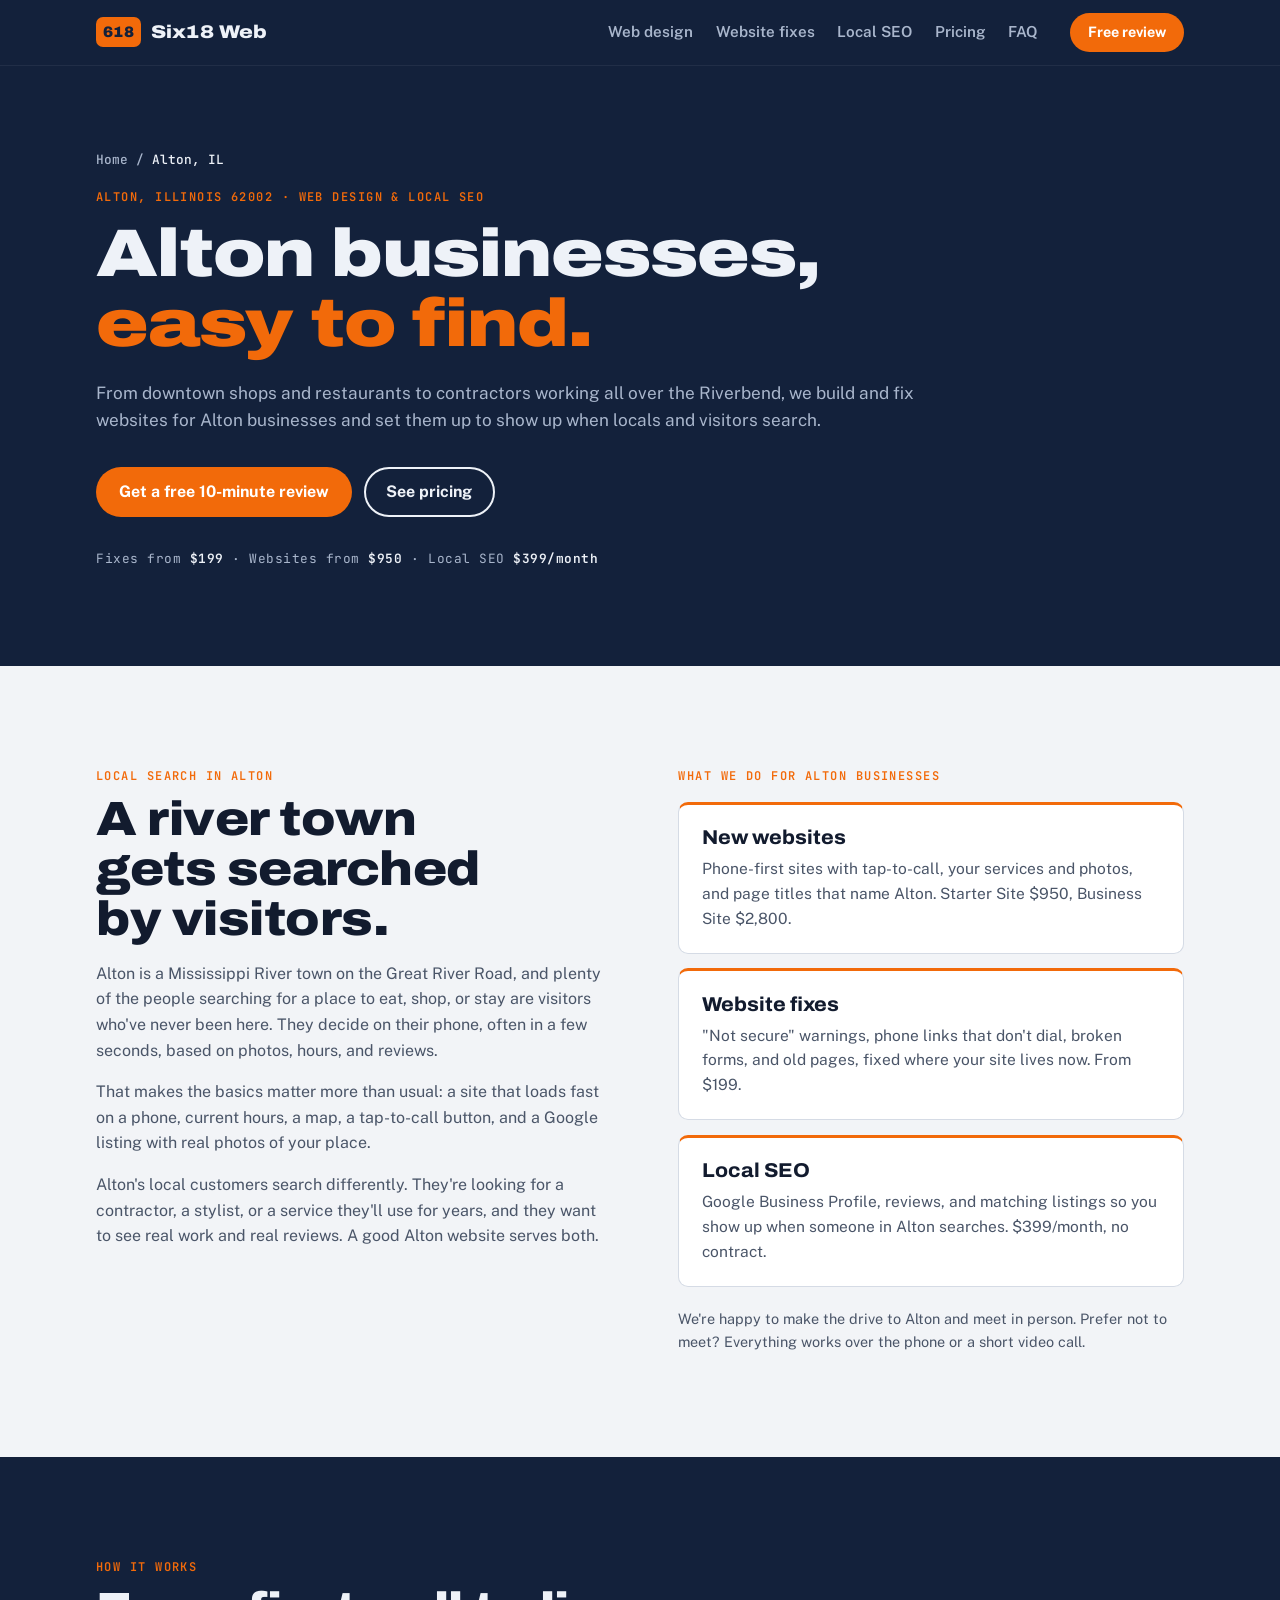
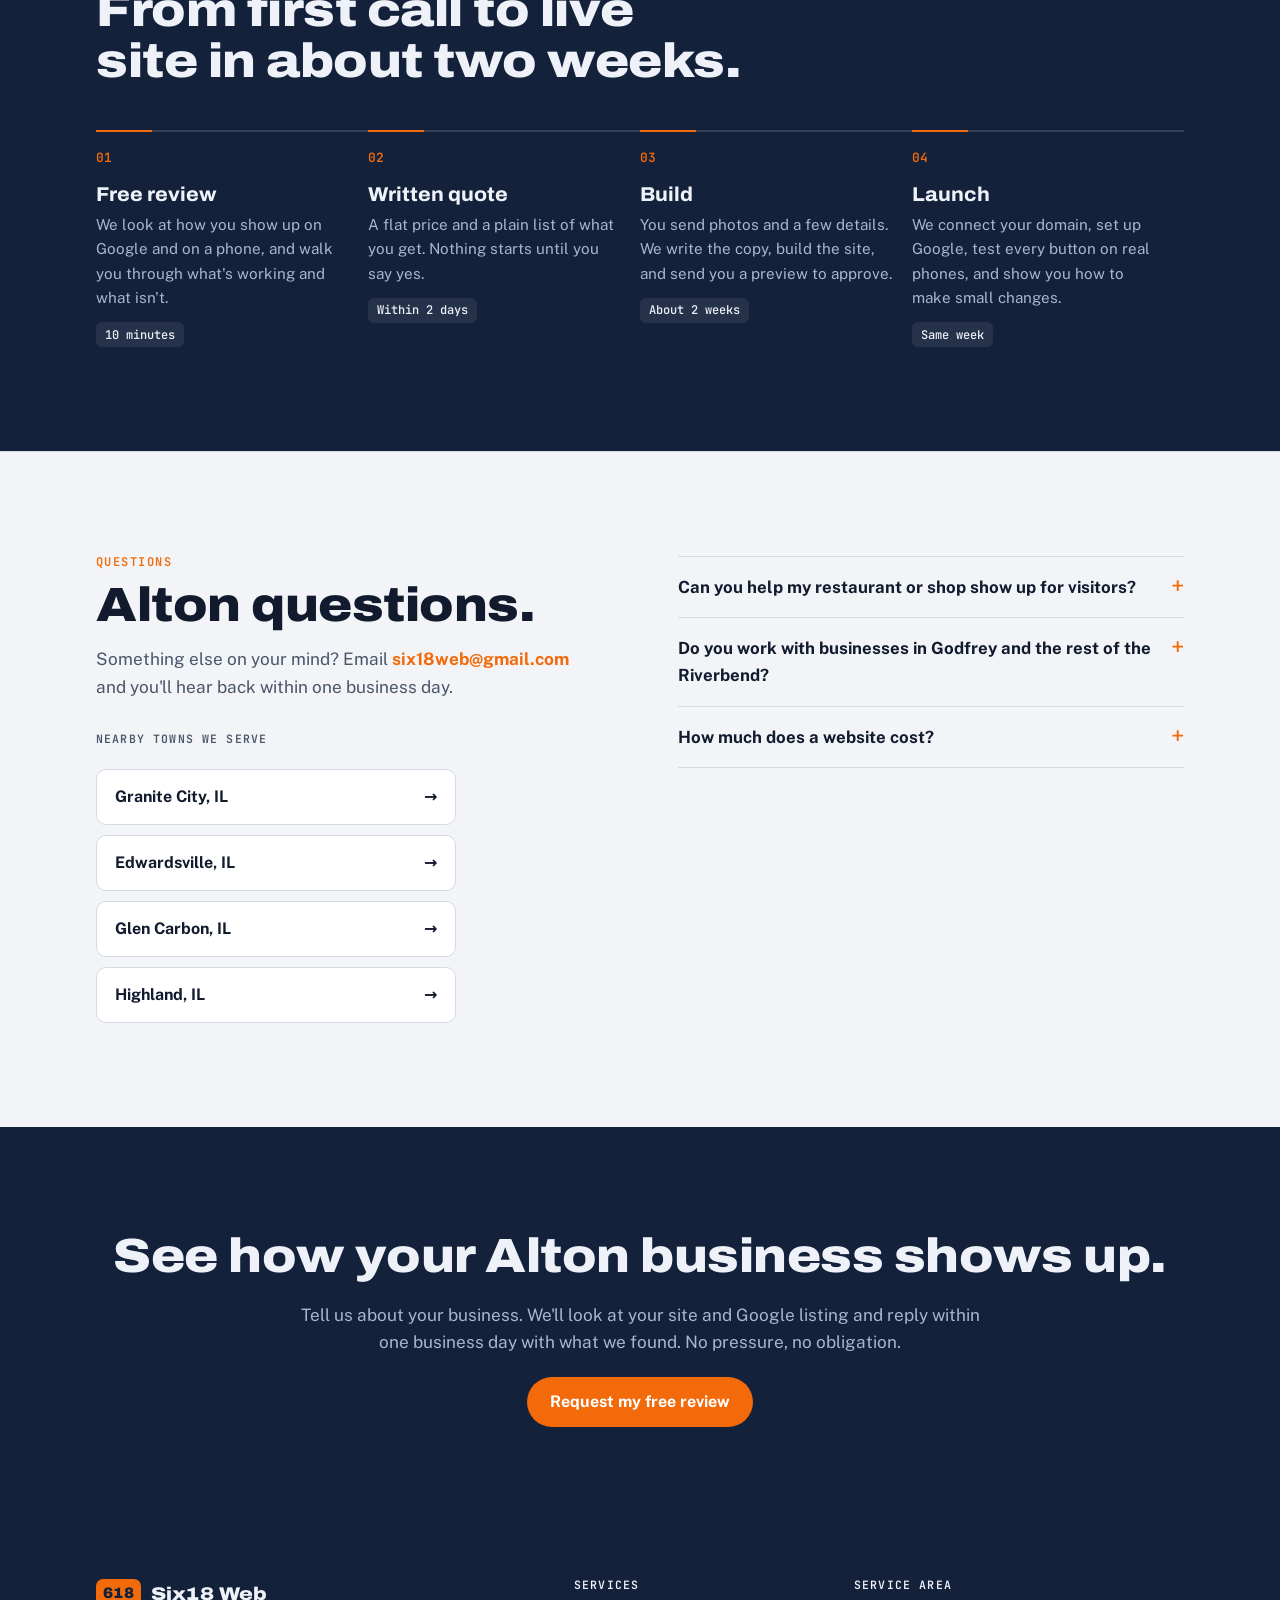
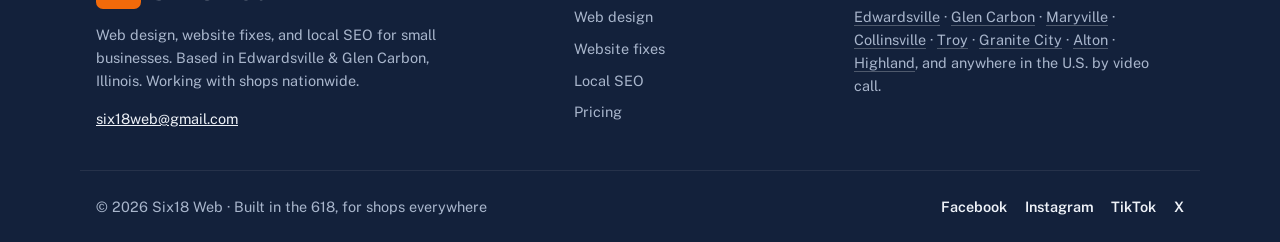
==== alton-il/index.html @ 2ef85d0c "Add town pages for Granite City, Alton, and Highland Every town listed on the site now has its own p" ====
<!doctype html>
<html lang="en">
<head>
<meta charset="utf-8">
<meta name="viewport" content="width=device-width, initial-scale=1, viewport-fit=cover">
<title>Alton, IL Web Design &amp; Local SEO | Six18 Web</title>
<meta name="description" content="Web design, website fixes, and local SEO for Alton, IL businesses, from downtown shops to river-town restaurants. Flat prices and a free site review.">
<link rel="canonical" href="https://six18web.com/alton-il/">
<meta name="robots" content="index, follow, max-image-preview:large">
<meta property="og:type" content="website">
<meta property="og:site_name" content="Six18 Web">
<meta property="og:locale" content="en_US">
<meta property="og:title" content="Alton, IL Web Design &amp; Local SEO | Six18 Web">
<meta property="og:description" content="Web design, website fixes, and local SEO for Alton, IL businesses, from downtown shops to river-town restaurants. Flat prices and a free site review.">
<meta property="og:url" content="https://six18web.com/alton-il/">
<meta property="og:image" content="https://six18web.com/og-image.png">
<meta property="og:image:width" content="1200">
<meta property="og:image:height" content="630">
<meta property="og:image:alt" content="Six18 Web: websites that make your phone ring">
<meta name="twitter:card" content="summary_large_image">
<meta name="twitter:site" content="@six18web">
<meta name="twitter:title" content="Alton, IL Web Design &amp; Local SEO | Six18 Web">
<meta name="twitter:description" content="Web design, website fixes, and local SEO for Alton, IL businesses, from downtown shops to river-town restaurants. Flat prices and a free site review.">
<meta name="twitter:image" content="https://six18web.com/og-image.png">
<meta name="theme-color" content="#13213B">
<meta name="format-detection" content="telephone=no">
<link rel="icon" type="image/png" href="/favicon.png">
<link rel="apple-touch-icon" href="/logo.png">
<script type="application/ld+json">{"@context":"https://schema.org","@graph":[{"@type":"ProfessionalService","@id":"https://six18web.com/#business","name":"Six18 Web","alternateName":"Six18 Web Co.","url":"https://six18web.com/","email":"six18web@gmail.com","logo":"https://six18web.com/logo.png","image":"https://six18web.com/og-image.png","description":"Web design, website fixes, and local SEO for small businesses. Based in Edwardsville and Glen Carbon, Illinois, serving small businesses nationwide.","slogan":"Websites that make your phone ring.","priceRange":"$199–$2,800","address":{"@type":"PostalAddress","addressLocality":"Edwardsville","addressRegion":"IL","postalCode":"62025","addressCountry":"US"},"areaServed":[{"@type":"City","name":"Edwardsville, IL"},{"@type":"City","name":"Glen Carbon, IL"},{"@type":"City","name":"Maryville, IL"},{"@type":"City","name":"Collinsville, IL"},{"@type":"City","name":"Troy, IL"},{"@type":"City","name":"Granite City, IL"},{"@type":"City","name":"Alton, IL"},{"@type":"City","name":"Highland, IL"},{"@type":"Country","name":"United States"}],"knowsAbout":["Web design","Website repair","Local SEO","Google Business Profile","Website accessibility (WCAG 2.1 AA)","Mobile-friendly websites"],"sameAs":["https://www.facebook.com/six18web","https://www.instagram.com/six18web","https://www.tiktok.com/@six18.web","https://x.com/six18web"],"hasOfferCatalog":{"@type":"OfferCatalog","name":"Six18 Web services","itemListElement":[{"@type":"Offer","name":"Site Fix-It","price":"199","priceCurrency":"USD","description":"Fixes for an existing website, starting at $199.","url":"https://six18web.com/website-repair/"},{"@type":"Offer","name":"Starter Site","price":"950","priceCurrency":"USD","description":"One-page, phone-first website with Google Business Profile setup.","url":"https://six18web.com/web-design/"},{"@type":"Offer","name":"Business Site","price":"2800","priceCurrency":"USD","description":"Up to 6 pages, quote or booking form, town pages, and local SEO setup.","url":"https://six18web.com/web-design/"},{"@type":"Offer","name":"Care Plan","price":"89","priceCurrency":"USD","description":"Hosting, updates, backups, and up to 1 hour of edits a month.","priceSpecification":{"@type":"UnitPriceSpecification","price":"89","priceCurrency":"USD","unitText":"MONTH"},"url":"https://six18web.com/#pricing"},{"@type":"Offer","name":"Local Search","price":"399","priceCurrency":"USD","description":"Monthly Google Business Profile, reviews, listings, and reporting.","priceSpecification":{"@type":"UnitPriceSpecification","price":"399","priceCurrency":"USD","unitText":"MONTH"},"url":"https://six18web.com/local-seo/"}]}},{"@type":"WebSite","@id":"https://six18web.com/#website","url":"https://six18web.com/","name":"Six18 Web","publisher":{"@id":"https://six18web.com/#business"}},{"@type":"WebPage","@id":"https://six18web.com/alton-il/","url":"https://six18web.com/alton-il/","name":"Alton, IL Web Design & Local SEO | Six18 Web","description":"Web design, website fixes, and local SEO for Alton, IL businesses, from downtown shops to river-town restaurants. Flat prices and a free site review.","isPartOf":{"@id":"https://six18web.com/#website"},"breadcrumb":{"@id":"https://six18web.com/alton-il/#breadcrumb"},"about":{"@id":"https://six18web.com/alton-il/#service"}},{"@type":"Service","@id":"https://six18web.com/alton-il/#service","name":"Web design and local SEO in Alton, IL","serviceType":"Web design, website repair, and local SEO","provider":{"@id":"https://six18web.com/#business"},"areaServed":{"@type":"City","name":"Alton, IL"},"description":"Web design, website fixes, and local SEO for Alton, IL businesses, from downtown shops to river-town restaurants. Flat prices and a free site review."},{"@type":"BreadcrumbList","@id":"https://six18web.com/alton-il/#breadcrumb","itemListElement":[{"@type":"ListItem","position":1,"name":"Home","item":"https://six18web.com/"},{"@type":"ListItem","position":2,"name":"Alton, IL","item":"https://six18web.com/alton-il/"}]},{"@type":"FAQPage","@id":"https://six18web.com/alton-il/#faq","mainEntity":[{"@type":"Question","name":"Can you help my restaurant or shop show up for visitors?","acceptedAnswer":{"@type":"Answer","text":"Yes. For visitor searches, your Google Business Profile does the heavy lifting: accurate hours, good photos, the right categories, and reviews. Your website backs it up with menus, details, and directions. See Local SEO."}},{"@type":"Question","name":"Do you work with businesses in Godfrey and the rest of the Riverbend?","acceptedAnswer":{"@type":"Answer","text":"Yes. We'll set up your site and Google listing to name every town you serve."}},{"@type":"Question","name":"How much does a website cost?","acceptedAnswer":{"@type":"Answer","text":"A Starter Site is $950 and a Business Site is $2,800, both flat prices with a written quote before any work starts."}}]}]}</script>
<link rel="preconnect" href="https://fonts.googleapis.com">
<link rel="preconnect" href="https://fonts.gstatic.com" crossorigin>
<link rel="stylesheet" href="https://fonts.googleapis.com/css2?family=Archivo:wdth,wght@62..125,400..900&family=Public+Sans:ital,wght@0,400;0,500;0,600;0,700;1,400&family=JetBrains+Mono:wght@400;600&display=swap">
<link rel="stylesheet" href="/styles.css">
</head>
<body>

<header class="site-head">
  <div class="wrap">
    <a class="logo" href="/" aria-label="Six18 Web home"><span class="logo-mark" aria-hidden="true">618</span><span data-bind="name">Six18 Web</span></a>
    <nav class="nav" aria-label="Main">
      <a href="/web-design/">Web design</a><a href="/website-repair/">Website fixes</a><a href="/local-seo/">Local SEO</a><a href="/#pricing">Pricing</a>
      <a href="/#faq">FAQ</a>
    </nav>
    <a class="btn btn-primary head-call" href="/#contact">Free review</a>
  </div>
</header>

<main id="top">
  <section class="hero sub-hero">
    <div class="wrap sub-hero-wrap">
      <nav class="crumbs" aria-label="Breadcrumb"><a href="/">Home</a><span aria-hidden="true">/</span><span aria-current="page">Alton, IL</span></nav>
      <p class="eyebrow">Alton, Illinois 62002 · Web design &amp; local SEO</p>
      <h1>Alton businesses, <em>easy to find.</em></h1>
      <p class="lede">From downtown shops and restaurants to contractors working all over the Riverbend, we build and fix websites for Alton businesses and set them up to show up when locals and visitors search.</p>
      <div class="hero-ctas">
        <a class="btn btn-primary" href="/#contact">Get a free 10-minute review</a>
        <a class="btn btn-ghost" href="/#pricing">See pricing</a>
      </div>
      <p class="towns">Fixes from <b>$199</b> · Websites from <b>$950</b> · Local SEO <b>$399/month</b></p>
    </div>
  </section>

  <section>
    <div class="wrap two">
      <div class="prose">
        <p class="eyebrow">Local search in Alton</p>
        <h2 style="margin-top:.75rem">A river town gets searched by visitors.</h2>
        <p>Alton is a Mississippi River town on the Great River Road, and plenty of the people searching for a place to eat, shop, or stay are visitors who've never been here. They decide on their phone, often in a few seconds, based on photos, hours, and reviews.</p><p>That makes the basics matter more than usual: a site that loads fast on a phone, current hours, a map, a tap-to-call button, and a Google listing with real photos of your place.</p><p>Alton's local customers search differently. They're looking for a contractor, a stylist, or a service they'll use for years, and they want to see real work and real reviews. A good Alton website serves both.</p>
      </div>
      <div>
        <p class="eyebrow">What we do for Alton businesses</p>
        <ul class="feature-grid one-col">
          <li><h3><a href="/web-design/">New websites</a></h3><p>Phone-first sites with tap-to-call, your services and photos, and page titles that name Alton. Starter Site $950, Business Site $2,800.</p></li>
          <li><h3><a href="/website-repair/">Website fixes</a></h3><p>"Not secure" warnings, phone links that don't dial, broken forms, and old pages, fixed where your site lives now. From $199.</p></li>
          <li><h3><a href="/local-seo/">Local SEO</a></h3><p>Google Business Profile, reviews, and matching listings so you show up when someone in Alton searches. $399/month, no contract.</p></li>
        </ul>
        <p class="price-note">We're happy to make the drive to Alton and meet in person. Prefer not to meet? Everything works over the phone or a short video call.</p>
      </div>
    </div>
  </section>

  <section class="process">
    <div class="wrap">
      <p class="eyebrow">How it works</p>
      <h2 style="margin-top:.75rem">From first call to live site in about two weeks.</h2>
      <div class="steps">
        <div class="step"><h3>Free review</h3><p>We look at how you show up on Google and on a phone, and walk you through what's working and what isn't.</p><span class="when">10 minutes</span></div>
        <div class="step"><h3>Written quote</h3><p>A flat price and a plain list of what you get. Nothing starts until you say yes.</p><span class="when">Within 2 days</span></div>
        <div class="step"><h3>Build</h3><p>You send photos and a few details. We write the copy, build the site, and send you a preview to approve.</p><span class="when">About 2 weeks</span></div>
        <div class="step"><h3>Launch</h3><p>We connect your domain, set up Google, test every button on real phones, and show you how to make small changes.</p><span class="when">Same week</span></div>
      </div>
    </div>
  </section>

  <section class="sub-faq" id="faq">
    <div class="wrap two">
      <div>
        <p class="eyebrow">Questions</p>
        <h2 style="margin-top:.75rem">Alton questions.</h2>
        <p class="lede" style="margin-top:1rem">Something else on your mind? Email <a href="mailto:six18web@gmail.com">six18web@gmail.com</a> and you'll hear back within one business day.</p>
        <div class="svc-links"><p class="foot-h" style="color:var(--muted)">Nearby towns we serve</p><a class="svc-link" href="/granite-city-il/"><span>Granite City, IL</span><span aria-hidden="true">→</span></a><a class="svc-link" href="/edwardsville-il/"><span>Edwardsville, IL</span><span aria-hidden="true">→</span></a><a class="svc-link" href="/glen-carbon-il/"><span>Glen Carbon, IL</span><span aria-hidden="true">→</span></a><a class="svc-link" href="/highland-il/"><span>Highland, IL</span><span aria-hidden="true">→</span></a></div>
      </div>
      <div><details><summary>Can you help my restaurant or shop show up for visitors?</summary><p>Yes. For visitor searches, your Google Business Profile does the heavy lifting: accurate hours, good photos, the right categories, and reviews. Your website backs it up with menus, details, and directions. See <a href="/local-seo/">Local SEO</a>.</p></details><details><summary>Do you work with businesses in Godfrey and the rest of the Riverbend?</summary><p>Yes. We'll set up your site and Google listing to name every town you serve.</p></details><details><summary>How much does a website cost?</summary><p>A Starter Site is $950 and a Business Site is $2,800, both flat prices with a written quote before any work starts.</p></details></div>
    </div>
  </section>
  <section class="cta-band">
    <div class="wrap">
      <h2>See how your Alton business shows up.</h2>
      <p class="lede">Tell us about your business. We'll look at your site and Google listing and reply within one business day with what we found. No pressure, no obligation.</p>
      <a class="btn btn-primary" href="/#contact">Request my free review</a>
    </div>
  </section>
</main>
<footer>
  <div class="wrap foot-grid">
    <div class="foot-brand">
      <a class="logo" href="/"><span class="logo-mark" aria-hidden="true">618</span><span>Six18 Web</span></a>
      <p>Web design, website fixes, and local SEO for small businesses. Based in Edwardsville &amp; Glen Carbon, Illinois. Working with shops nationwide.</p>
      <p><a href="mailto:six18web@gmail.com">six18web@gmail.com</a></p>
    </div>
    <nav aria-label="Services"><p class="foot-h">Services</p><ul><li><a href="/web-design/">Web design</a></li><li><a href="/website-repair/">Website fixes</a></li><li><a href="/local-seo/">Local SEO</a></li><li><a href="/#pricing">Pricing</a></li></ul></nav>
    <div><p class="foot-h">Service area</p><p class="foot-towns"><a href="/edwardsville-il/">Edwardsville</a> · <a href="/glen-carbon-il/">Glen Carbon</a> · <a href="/maryville-il/">Maryville</a> · <a href="/collinsville-il/">Collinsville</a> · <a href="/troy-il/">Troy</a> · <a href="/granite-city-il/">Granite City</a> · <a href="/alton-il/">Alton</a> · <a href="/highland-il/">Highland</a>, and anywhere in the U.S. by video call.</p></div>
  </div>
  <div class="wrap foot-bottom">
    <span>© <span id="yr">2026</span> Six18 Web · Built in the 618, for shops everywhere</span>
    <nav class="socials" aria-label="Social media"><a href="https://www.facebook.com/six18web" target="_blank" rel="noopener">Facebook</a><a href="https://www.instagram.com/six18web" target="_blank" rel="noopener">Instagram</a><a href="https://www.tiktok.com/@six18.web" target="_blank" rel="noopener">TikTok</a><a href="https://x.com/six18web" target="_blank" rel="noopener">X</a></nav>
  </div>
</footer>
<script>document.getElementById('yr').textContent = new Date().getFullYear();</script>
</body>
</html>
---- styles.css ----
/* Layout: hi-vis job-site signage. Navy bands, safety-orange accents, a working phone mockup as the hero proof. */
:root{
  --bg:#F2F4F7;
  --surface:#FFFFFF;
  --ink:#121B2E;
  --muted:#4A5568;
  --line:#D5DBE5;
  --band:#13213B;
  --band-ink:#EEF2F8;
  --band-muted:#A9B6CC;
  --accent:#F26A0A;
  --accent-ink:#FFFFFF;
  --accent-soft:#FFE6D3;
  --good:#1F8A4C;
  --bad:#C2352B;
  --display:"Archivo","Arial Narrow",Arial,sans-serif;
  --body:"Public Sans",system-ui,-apple-system,"Segoe UI",Arial,sans-serif;
  --mono:"JetBrains Mono",ui-monospace,Menlo,Consolas,monospace;
  --radius:10px;
}
@media (prefers-color-scheme: dark){:root:not([data-theme="light"]){
  --bg:#0C1322;--surface:#141E33;--ink:#E8EDF5;--muted:#A3AFC4;--line:#26334D;
  --band:#08101F;--band-ink:#EEF2F8;--band-muted:#9AA8C0;
  --accent:#FF7B24;--accent-ink:#1A0E04;--accent-soft:#3A2110;--good:#41C27A;--bad:#F06A5F;color-scheme:dark}}
:root[data-theme="dark"]{
  --bg:#0C1322;--surface:#141E33;--ink:#E8EDF5;--muted:#A3AFC4;--line:#26334D;
  --band:#08101F;--band-ink:#EEF2F8;--band-muted:#9AA8C0;
  --accent:#FF7B24;--accent-ink:#1A0E04;--accent-soft:#3A2110;--good:#41C27A;--bad:#F06A5F;color-scheme:dark}

*{box-sizing:border-box}
body{margin:0}
img{max-width:100%}
[hidden]{display:none!important}
html{scroll-behavior:smooth}
@media (prefers-reduced-motion:reduce){html{scroll-behavior:auto}*{transition:none!important;animation:none!important}}
body{background:var(--bg);color:var(--ink);font:400 1rem/1.6 var(--body);-webkit-font-smoothing:antialiased}
body::before{content:"";position:fixed;inset:0 0 auto;height:env(safe-area-inset-top,0px);z-index:10;background:var(--band)}
.wrap{max-width:1120px;margin:0 auto;padding-left:max(16px,env(safe-area-inset-left,0px));padding-right:max(16px,env(safe-area-inset-right,0px))}
h1,h2,h3{font-family:var(--display);line-height:1.05;margin:0;text-wrap:balance}
h2{font-size:clamp(1.9rem,4.4vw,3rem);font-weight:850;font-stretch:112%;letter-spacing:-.01em}
h3{font-size:1.25rem;font-weight:750;font-stretch:105%}
p{margin:0}
a{color:inherit}
:focus-visible{outline:3px solid var(--accent);outline-offset:3px;border-radius:4px}
.eyebrow{font:600 .75rem/1 var(--mono);letter-spacing:.12em;text-transform:uppercase;color:var(--accent)}
.lede{color:var(--muted);font-size:1.075rem;max-width:62ch}
.btn{display:inline-flex;align-items:center;gap:.5rem;font:700 1rem/1 var(--body);padding:.95rem 1.3rem;border-radius:999px;border:2px solid transparent;text-decoration:none;cursor:pointer;transition:transform .15s ease,background .15s ease}
.btn:hover{transform:translateY(-1px)}
.btn-primary{background:var(--accent);color:var(--accent-ink)}
.btn-ghost{border-color:currentColor;background:transparent;color:inherit}
section{padding-block:clamp(56px,9vw,104px)}

/* header */
.site-head{position:sticky;top:env(safe-area-inset-top,0px);z-index:20;background:var(--band);color:var(--band-ink);border-bottom:1px solid rgba(255,255,255,.06)}
.site-head .wrap{display:flex;align-items:center;gap:1rem;padding-block:.8rem}
.logo{display:flex;align-items:center;gap:.6rem;text-decoration:none;font:850 1.15rem/1 var(--display);font-stretch:118%;letter-spacing:.01em}
.logo-mark{height:30px;padding:0 .45rem;border-radius:7px;background:var(--accent);display:grid;place-items:center;color:var(--band);font:900 .95rem/1 var(--display);font-stretch:100%;letter-spacing:.02em}
.nav{display:flex;gap:1.4rem;margin-left:auto;font-weight:600;font-size:.95rem}
.nav a{text-decoration:none;color:var(--band-muted)}
.nav a:hover{color:var(--band-ink)}
.head-call{margin-left:1rem;padding:.65rem 1rem;font-size:.9rem}
@media (max-width:760px){.nav{display:none}.head-call{margin-left:auto}}

/* hero */
.hero{background:var(--band);color:var(--band-ink);padding-block:clamp(40px,7vw,88px) clamp(48px,8vw,96px);overflow:hidden}
.hero .wrap{display:grid;grid-template-columns:minmax(0,1.15fr) minmax(0,.85fr);gap:clamp(32px,5vw,64px);align-items:center}
@media (max-width:880px){.hero .wrap{grid-template-columns:1fr}}
.hero h1{font-size:clamp(2.3rem,5.2vw,3.9rem);font-weight:900;font-stretch:120%;letter-spacing:-.015em;margin-top:1rem}
.hero h1 em{font-style:normal;color:var(--accent)}
.hero .lede{color:var(--band-muted);margin-top:1.25rem}
.hero-ctas{display:flex;flex-wrap:wrap;gap:.75rem;margin-top:2rem}
.towns{margin-top:2rem;font:400 .8rem/1.6 var(--mono);color:var(--band-muted);letter-spacing:.04em}
.towns b{color:var(--band-ink);font-weight:600}

/* phone mockup */
.phone-col{display:flex;flex-direction:column;align-items:center;gap:1rem;min-width:0}
.toggle{display:inline-flex;background:rgba(255,255,255,.08);border-radius:999px;padding:4px}
.toggle button{font:700 .85rem/1 var(--body);color:var(--band-muted);background:transparent;border:0;padding:.6rem 1.1rem;border-radius:999px;cursor:pointer}
.toggle button[aria-pressed="true"]{background:var(--band-ink);color:var(--band)}
.phone{width:min(300px,100%);aspect-ratio:9/18.5;max-width:100%;border-radius:38px;background:#05080F;padding:12px;box-shadow:0 30px 60px rgba(0,0,0,.45),inset 0 0 0 2px #2A3550}
.screen{height:100%;border-radius:28px;overflow:hidden;background:#fff;color:#1b1b1b;display:flex;flex-direction:column;font-family:var(--body)}
.urlbar{display:flex;align-items:center;gap:6px;margin:10px 10px 0;padding:8px 10px;border-radius:12px;background:#EEF0F3;font:500 11px/1 var(--mono);color:#333}
.urlbar .warn{color:#B3261E;font-weight:600}
.urlbar .lock{color:#1F7A44}
.page{flex:1;overflow:hidden;padding:12px;display:flex;flex-direction:column;gap:8px}
/* before state */
.old .banner{background:#3B5998;color:#fff;font:700 15px/1.2 "Times New Roman",serif;padding:10px;text-align:center}
.old .navrow{display:flex;gap:6px;font:400 9px/1 "Times New Roman",serif;color:#00E;text-decoration:underline;justify-content:center}
.old .tiny{font:400 9px/1.35 "Times New Roman",serif;color:#333}
.old .imgph{height:70px;background:repeating-linear-gradient(45deg,#ddd 0 6px,#eee 6px 12px);display:grid;place-items:center;font:400 8px/1 Arial;color:#888}
.old .count{font:700 10px/1.3 Arial;color:#666;text-align:center}
.old .foot{margin-top:auto;font:400 8px/1 Arial;color:#999;text-align:center}
/* after state */
.new .brand{font:850 18px/1.05 var(--display);font-stretch:110%;color:#13213B}
.new .tag{font-size:11.5px;color:#4A5568}
.new .hero-img{height:96px;border-radius:12px;background:linear-gradient(135deg,#13213B,#2C4373);display:flex;align-items:flex-end;padding:10px;color:#fff;font:700 12px/1.2 var(--body)}
.new .call{display:flex;align-items:center;justify-content:center;gap:6px;background:#F26A0A;color:#fff;font:700 13px/1 var(--body);padding:12px;border-radius:999px}
.new .quote{display:flex;align-items:center;justify-content:center;border:1.5px solid #13213B;color:#13213B;font:700 12px/1 var(--body);padding:10px;border-radius:999px}
.new .chips{display:flex;flex-wrap:wrap;gap:5px}
.new .chips span{font:600 9.5px/1 var(--body);background:#EEF2F8;color:#13213B;padding:5px 7px;border-radius:999px}
.new .stars{font:600 11px/1.3 var(--body);color:#13213B}
.issues{width:min(300px,100%);display:flex;flex-direction:column;gap:.35rem;font:500 .8rem/1.35 var(--mono);color:var(--band-muted);min-height:5.6em}
.issues li{list-style:none;display:flex;gap:.5rem}
.issues{padding:0;margin:0}
.issues .x{color:#FF8A80}.issues .ok{color:#6EE7A0}

/* problems */
.problems-head{display:grid;gap:1rem;max-width:760px}
.problems{display:grid;grid-template-columns:repeat(3,minmax(0,1fr));gap:1.25rem;margin-top:2.5rem}
@media (max-width:860px){.problems{grid-template-columns:1fr}}
.problem{background:var(--surface);border:1px solid var(--line);border-radius:var(--radius);padding:1.5rem;display:flex;flex-direction:column;gap:.75rem;min-width:0}
.problem .sym{font:600 .78rem/1 var(--mono);color:var(--bad);letter-spacing:.04em}
.problem p{color:var(--muted)}
.problem .fix{margin-top:auto;padding-top:.75rem;border-top:1px dashed var(--line);font-weight:600;color:var(--ink)}
.problem .fix::before{content:"What we do: ";color:var(--accent)}

/* checkup */
.checkup{background:var(--surface);border-block:1px solid var(--line)}
.checkup .wrap{display:grid;grid-template-columns:minmax(0,.9fr) minmax(0,1.1fr);gap:clamp(28px,5vw,64px);align-items:start}
@media (max-width:860px){.checkup .wrap{grid-template-columns:1fr}}
.checks{display:flex;flex-direction:column;gap:.6rem;margin:0;padding:0}
.check{list-style:none}
.check label{display:grid;grid-template-columns:28px minmax(0,1fr);gap:.85rem;align-items:start;padding:1rem 1.1rem;border:1.5px solid var(--line);border-radius:var(--radius);cursor:pointer;background:var(--bg);transition:border-color .15s}
.check input{appearance:none;width:24px;height:24px;border:2px solid var(--muted);border-radius:6px;margin:2px 0 0;display:grid;place-items:center;cursor:pointer;background:var(--surface)}
.check input:checked{background:var(--good);border-color:var(--good)}
.check input:checked::after{content:"";width:7px;height:12px;border:solid #fff;border-width:0 3px 3px 0;transform:translateY(-1px) rotate(45deg)}
.check input:checked + span{color:var(--ink)}
.check label:has(input:checked){border-color:var(--good)}
.check strong{display:block;font-weight:700}
.check small{display:block;color:var(--muted);font-size:.9rem;margin-top:.15rem}
.score{margin-top:1.25rem;padding:1.25rem 1.4rem;border-radius:var(--radius);background:var(--band);color:var(--band-ink);display:flex;flex-wrap:wrap;gap:1rem;align-items:center;justify-content:space-between}
.score-num{font:900 2.4rem/1 var(--display);font-stretch:115%;font-variant-numeric:tabular-nums}
.score-num span{color:var(--band-muted);font-size:1.2rem}
.score-msg{flex:1 1 220px;min-width:0;color:var(--band-muted)}
.score-msg b{color:var(--band-ink)}

/* pricing */
.group-label{margin-top:2.5rem;font:600 .78rem/1 var(--mono);letter-spacing:.1em;text-transform:uppercase;color:var(--muted)}
.pricing-grid{display:grid;grid-template-columns:repeat(3,minmax(0,1fr));gap:1rem;margin-top:1.1rem}
.pricing-grid.monthly{grid-template-columns:repeat(2,minmax(0,1fr));max-width:760px}
@media (max-width:860px){.pricing-grid,.pricing-grid.monthly{grid-template-columns:1fr}}
.plan{background:var(--surface);border:1px solid var(--line);border-radius:var(--radius);padding:1.5rem;display:flex;flex-direction:column;gap:.9rem;min-width:0}
.plan.feature{border:2px solid var(--accent);position:relative}
.plan .badge{position:absolute;top:-12px;left:1.25rem;background:var(--accent);color:var(--accent-ink);font:700 .7rem/1 var(--mono);letter-spacing:.08em;text-transform:uppercase;padding:.4rem .6rem;border-radius:999px}
.price{font:900 2.2rem/1 var(--display);font-stretch:112%;font-variant-numeric:tabular-nums}
.price small{font:500 .85rem/1 var(--body);color:var(--muted);font-stretch:100%}
.plan .for{color:var(--muted);font-size:.95rem}
.plan ul{margin:0;padding:0;display:flex;flex-direction:column;gap:.45rem;font-size:.95rem}
.plan li{list-style:none;display:grid;grid-template-columns:18px minmax(0,1fr);gap:.5rem}
.plan li::before{content:"";width:8px;height:8px;margin-top:.55em;border-radius:2px;background:var(--accent)}
.price-note{margin-top:1.25rem;color:var(--muted);font-size:.9rem}

/* process */
.process{background:var(--band);color:var(--band-ink)}
.process .lede{color:var(--band-muted)}
.steps{display:grid;grid-template-columns:repeat(4,minmax(0,1fr));gap:0;margin-top:2.75rem;counter-reset:step}
@media (max-width:900px){.steps{grid-template-columns:repeat(2,minmax(0,1fr));row-gap:2rem}}
@media (max-width:520px){.steps{grid-template-columns:1fr}}
.step{padding:0 1.25rem 0 0;border-top:2px solid rgba(255,255,255,.14);padding-top:1.25rem;min-width:0;position:relative}
.step::before{counter-increment:step;content:counter(step,decimal-leading-zero);position:absolute;top:-1px;left:0;width:56px;border-top:2px solid var(--accent);font:600 .8rem/1 var(--mono);color:var(--accent);padding-top:1.25rem;margin-top:-1px}
.step h3{margin-top:2rem}
.step p{color:var(--band-muted);margin-top:.5rem;font-size:.95rem}
.step .when{display:inline-block;margin-top:.75rem;font:500 .75rem/1 var(--mono);color:var(--band-ink);background:rgba(255,255,255,.08);padding:.4rem .55rem;border-radius:6px}

/* local + faq */
.two{display:grid;grid-template-columns:minmax(0,1fr) minmax(0,1fr);gap:clamp(32px,6vw,80px)}
@media (max-width:860px){.two{grid-template-columns:1fr}}
.local p + p{margin-top:1rem}
.local p{color:var(--muted);max-width:60ch}
.area{display:flex;flex-wrap:wrap;gap:.5rem;margin-top:1.5rem}
.area span{font:500 .82rem/1 var(--mono);border:1px solid var(--line);background:var(--surface);padding:.5rem .7rem;border-radius:6px}
.area span.home{border-color:var(--accent);color:var(--accent)}
details{border-bottom:1px solid var(--line);padding-block:1.05rem}
details:first-of-type{border-top:1px solid var(--line)}
summary{cursor:pointer;font-weight:700;font-size:1.05rem;list-style:none;display:flex;justify-content:space-between;gap:1rem}
summary::-webkit-details-marker{display:none}
summary::after{content:"+";font:400 1.4rem/1 var(--mono);color:var(--accent)}
details[open] summary::after{content:"–"}
details p{color:var(--muted);margin-top:.6rem;max-width:62ch}

/* contact */
.contact{background:var(--surface);border-top:1px solid var(--line)}
.contact .wrap{display:grid;grid-template-columns:minmax(0,.85fr) minmax(0,1.15fr);gap:clamp(32px,5vw,64px)}
@media (max-width:860px){.contact .wrap{grid-template-columns:1fr}}
.direct{display:flex;flex-direction:column;gap:1rem;margin-top:2rem}
.direct-row{display:flex;flex-wrap:wrap;align-items:center;gap:.6rem}
.direct-row .lbl{font:600 .72rem/1 var(--mono);letter-spacing:.1em;text-transform:uppercase;color:var(--muted);width:100%}
.direct-row .val{font:700 1.3rem/1.2 var(--display);font-stretch:108%;user-select:all;word-break:break-word}
.copy{font:600 .78rem/1 var(--body);border:1px solid var(--line);background:var(--bg);color:var(--ink);padding:.45rem .7rem;border-radius:999px;cursor:pointer}
form{display:grid;grid-template-columns:repeat(2,minmax(0,1fr));gap:1rem}
@media (max-width:560px){form{grid-template-columns:1fr}}
.field{display:flex;flex-direction:column;gap:.35rem;min-width:0}
.field.full{grid-column:1/-1}
.field label{font-weight:600;font-size:.9rem}
.field label span{color:var(--muted);font-weight:400}
input[type=text],input[type=email],input[type=tel],input[type=url],select,textarea{font:400 1rem/1.4 var(--body);color:var(--ink);background:var(--bg);border:1.5px solid var(--line);border-radius:8px;padding:.75rem .85rem;width:100%}
input:focus,select:focus,textarea:focus{outline:none;border-color:var(--accent)}
textarea{min-height:110px;resize:vertical}
.err{color:var(--bad);font-size:.85rem;grid-column:1/-1}
.sent{grid-column:1/-1;background:var(--accent-soft);border-radius:var(--radius);padding:1.25rem;display:flex;flex-direction:column;gap:.75rem}
.sent textarea{background:var(--surface);min-height:150px;font-family:var(--mono);font-size:.85rem}
.sent .row{display:flex;flex-wrap:wrap;gap:.6rem}
footer{background:var(--band);color:var(--band-muted);padding-block:2rem;font-size:.9rem}
footer .wrap{display:flex;flex-wrap:wrap;gap:1rem;justify-content:space-between;align-items:center}
.socials{display:flex;flex-wrap:wrap;gap:1.1rem}
.socials a{color:var(--band-ink);text-decoration:none;font-weight:600}
.socials a:hover{color:var(--accent)}
.direct-socials{display:flex;flex-wrap:wrap;gap:.5rem}
.direct-socials a{font:600 .85rem/1 var(--body);text-decoration:none;border:1px solid var(--line);background:var(--bg);padding:.55rem .8rem;border-radius:999px}
.direct-socials a:hover{border-color:var(--accent);color:var(--accent)}

/* ---- shared additions: links, footer, service pages ---- */
.nav a[aria-current="page"]{color:var(--band-ink)}
.plan h3 a{text-decoration:none}
.plan h3 a:hover{color:var(--accent)}
.problem .fix a,.prose a,.price-note a,.lede a{color:var(--accent);font-weight:700;text-decoration:none}
.problem .fix a:hover,.prose a:hover,.price-note a:hover,.lede a:hover{text-decoration:underline}
.problem .fix a{white-space:nowrap}

footer{padding-block:3rem 1.5rem}
.foot-grid{display:grid!important;grid-template-columns:minmax(0,1.4fr) minmax(0,.8fr) minmax(0,1fr);gap:2rem;align-items:start!important}
@media (max-width:760px){.foot-grid{grid-template-columns:1fr}}
.foot-brand p{margin-top:.9rem;max-width:42ch}
.foot-brand a:not(.logo){color:var(--band-ink)}
footer .logo{color:var(--band-ink)}
.foot-h{font:600 .72rem/1 var(--mono);letter-spacing:.1em;text-transform:uppercase;color:var(--band-ink);margin-bottom:.9rem}
footer ul{list-style:none;margin:0;padding:0;display:flex;flex-direction:column;gap:.55rem}
footer ul a{color:var(--band-muted);text-decoration:none}
footer ul a:hover{color:var(--accent)}
.foot-towns{max-width:36ch}
.foot-bottom{margin-top:2.5rem;padding-top:1.5rem;border-top:1px solid rgba(255,255,255,.08)}

.sub-hero .sub-hero-wrap{display:block}
.sub-hero-wrap > *{max-width:880px}
.checkup .wrap.block{display:block}
.sub-hero h1{font-size:clamp(2.3rem,6vw,4.2rem)}
.crumbs{display:flex;gap:.5rem;font:500 .8rem/1 var(--mono);color:var(--band-muted);margin-bottom:1.5rem}
.crumbs a{color:var(--band-muted);text-decoration:none}
.crumbs a:hover{color:var(--band-ink)}
.crumbs [aria-current]{color:var(--band-ink)}

.feature-grid{list-style:none;margin:2.5rem 0 0;padding:0;display:grid;grid-template-columns:repeat(3,minmax(0,1fr));gap:1.25rem}
@media (max-width:900px){.feature-grid{grid-template-columns:repeat(2,minmax(0,1fr))}}
@media (max-width:560px){.feature-grid{grid-template-columns:1fr}}
.feature-grid li{background:var(--surface);border:1px solid var(--line);border-top:3px solid var(--accent);border-radius:var(--radius);padding:1.4rem;min-width:0}
.feature-grid p{color:var(--muted);margin-top:.5rem;font-size:.97rem}
.checkup .feature-grid li{background:var(--bg)}

.pricing-grid.two-up{grid-template-columns:repeat(2,minmax(0,1fr));max-width:820px;margin-top:2rem}
@media (max-width:760px){.pricing-grid.two-up{grid-template-columns:1fr}}
.checkup .two{align-items:start}
.checkup .plan{background:var(--bg)}

.prose p:not(.eyebrow){color:var(--muted);margin-top:1rem;max-width:60ch}
.prose h2 + p{margin-top:1.25rem}

.svc-links{margin-top:2rem;display:flex;flex-direction:column;gap:.6rem;max-width:360px}
.svc-link{display:flex;justify-content:space-between;align-items:center;padding:.9rem 1.1rem;border:1.5px solid var(--line);border-radius:var(--radius);text-decoration:none;font-weight:700;background:var(--surface)}
.svc-link:hover{border-color:var(--accent);color:var(--accent)}
.sub-faq{border-top:1px solid var(--line)}

.cta-band{background:var(--band);color:var(--band-ink);text-align:center}
.cta-band .wrap{display:flex;flex-direction:column;align-items:center;gap:1.25rem}
.cta-band .lede{color:var(--band-muted);margin:0 auto}
@media (min-width:561px){.feature-grid:has(> li:nth-child(4):last-child){grid-template-columns:repeat(2,minmax(0,1fr))}}
.feature-grid.one-col{grid-template-columns:1fr!important;margin-top:1.25rem;gap:.9rem}
.feature-grid h3 a{text-decoration:none}
.feature-grid h3 a:hover{color:var(--accent)}
.area a{font:500 .82rem/1 var(--mono);border:1px solid var(--line);background:var(--surface);padding:.5rem .7rem;border-radius:6px;text-decoration:none}
.area a.home{border-color:var(--accent);color:var(--accent)}
.area a:hover{border-color:var(--accent)}
.foot-towns a{color:var(--band-muted);text-decoration:underline;text-decoration-color:rgba(255,255,255,.25);text-underline-offset:3px}
.foot-towns a:hover{color:var(--accent)}
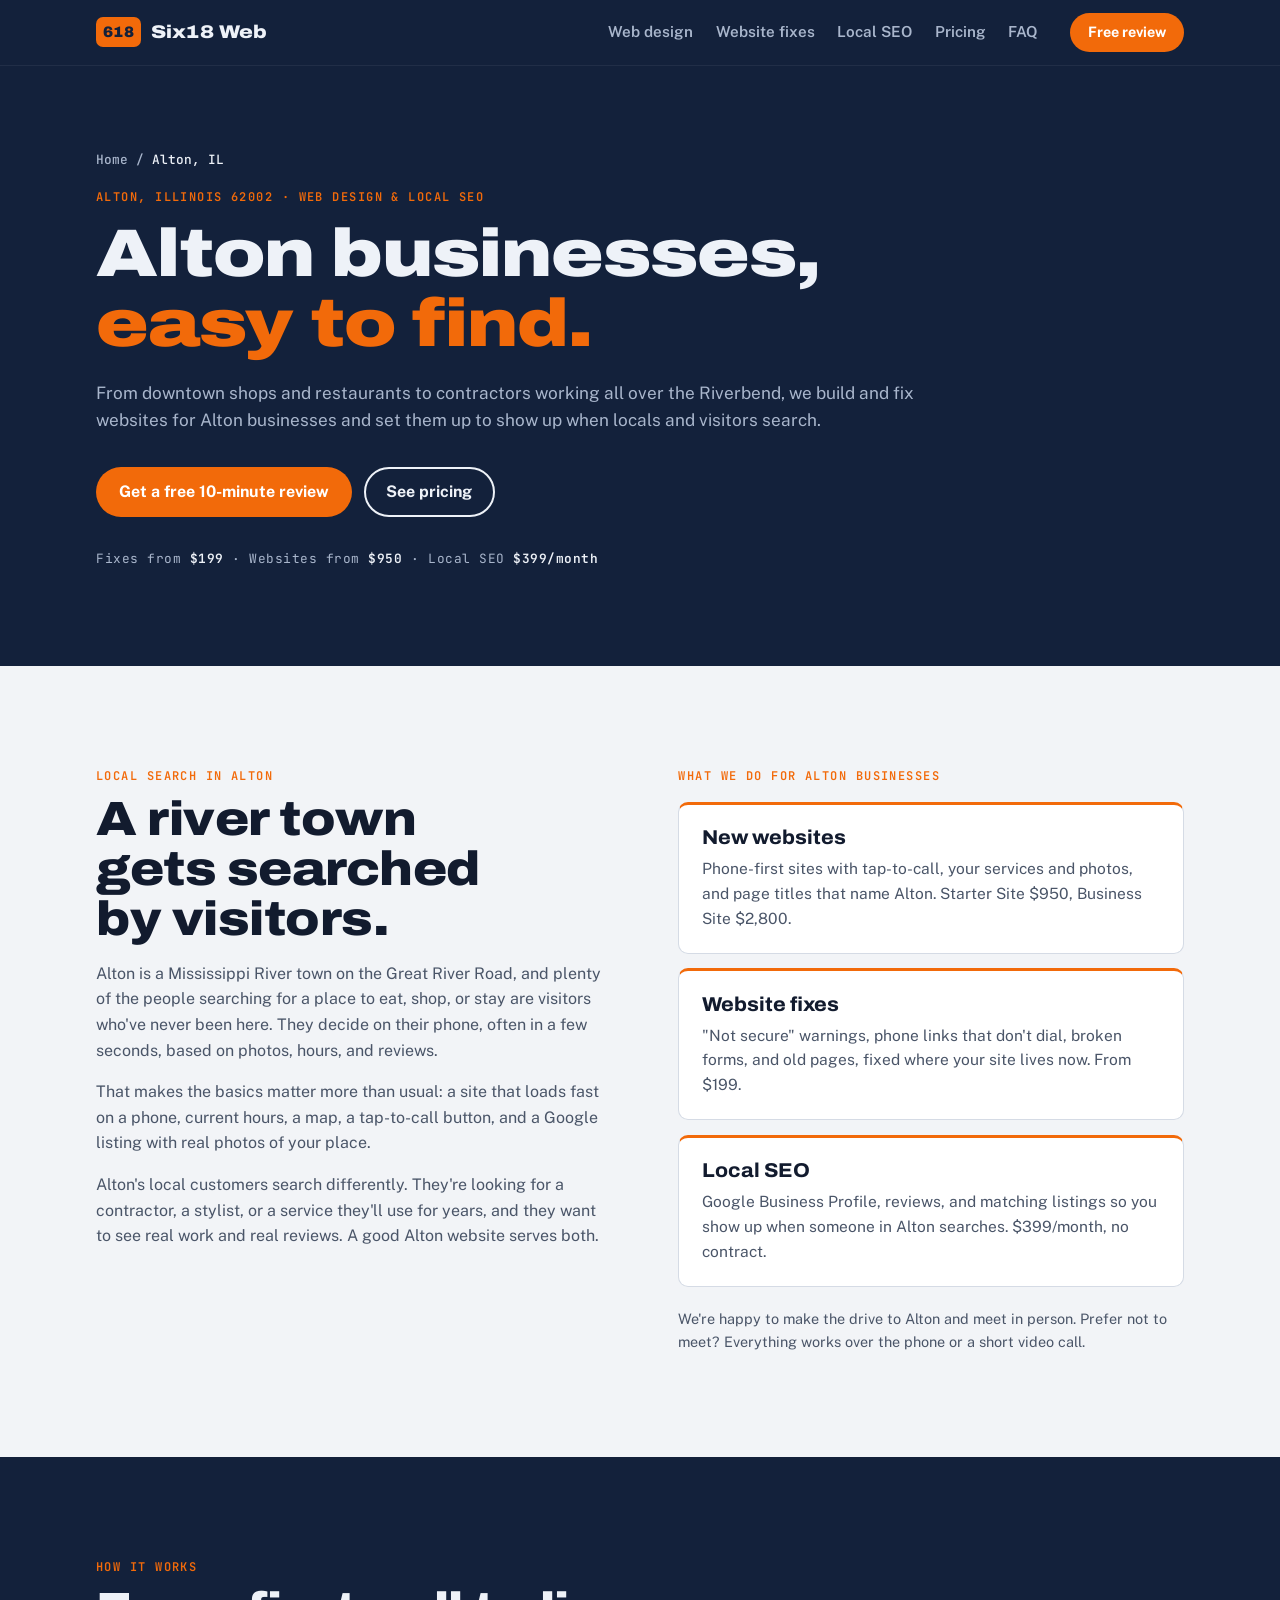
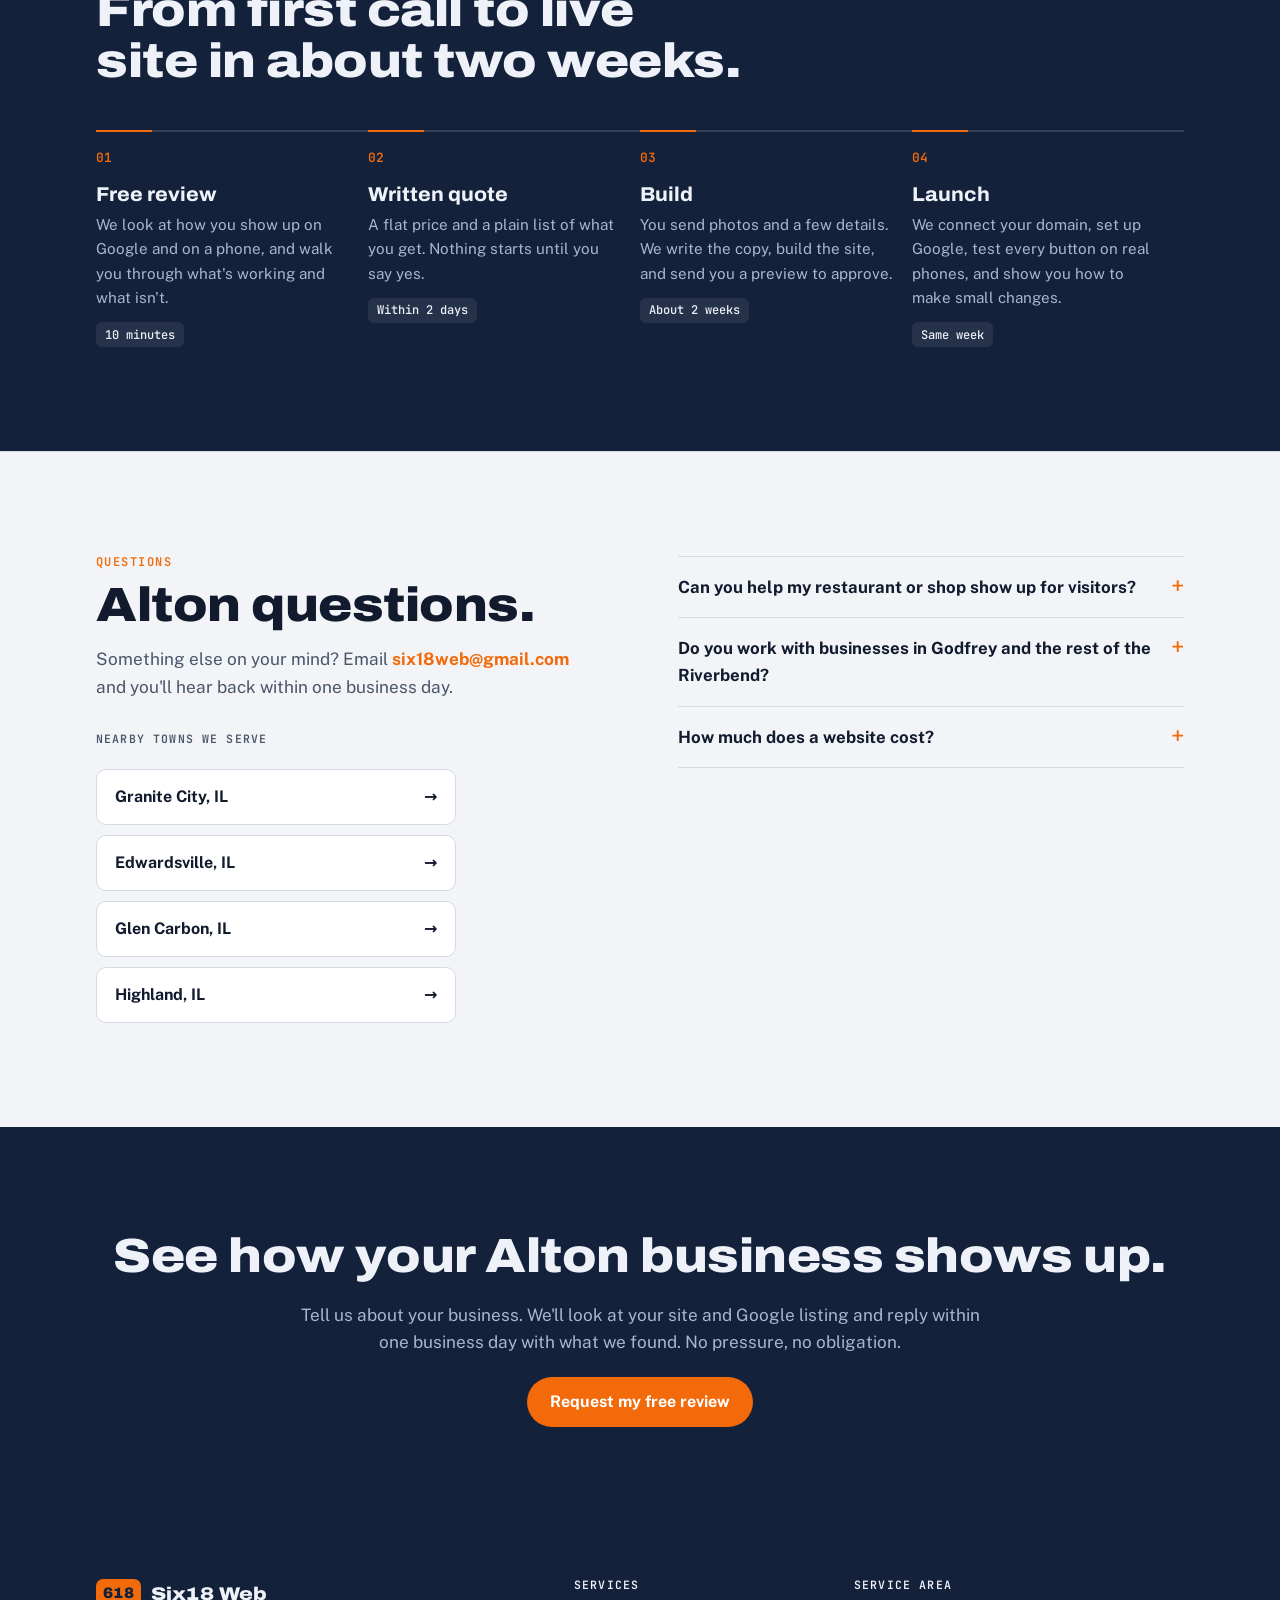
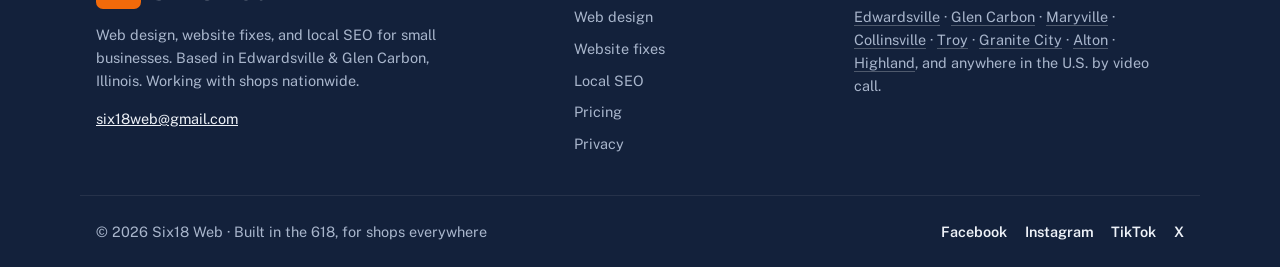
==== commit 6fb4b70a: "Add privacy notice page, footer link, and note under the contact form Co-Authored-By: Claude Opus 5." ====
--- a/alton-il/index.html
+++ b/alton-il/index.html
@@ -118,7 +118,7 @@
       <p>Web design, website fixes, and local SEO for small businesses. Based in Edwardsville &amp; Glen Carbon, Illinois. Working with shops nationwide.</p>
       <p><a href="mailto:six18web@gmail.com">six18web@gmail.com</a></p>
     </div>
-    <nav aria-label="Services"><p class="foot-h">Services</p><ul><li><a href="/web-design/">Web design</a></li><li><a href="/website-repair/">Website fixes</a></li><li><a href="/local-seo/">Local SEO</a></li><li><a href="/#pricing">Pricing</a></li></ul></nav>
+    <nav aria-label="Services"><p class="foot-h">Services</p><ul><li><a href="/web-design/">Web design</a></li><li><a href="/website-repair/">Website fixes</a></li><li><a href="/local-seo/">Local SEO</a></li><li><a href="/#pricing">Pricing</a></li><li><a href="/privacy/">Privacy</a></li></ul></nav>
     <div><p class="foot-h">Service area</p><p class="foot-towns"><a href="/edwardsville-il/">Edwardsville</a> · <a href="/glen-carbon-il/">Glen Carbon</a> · <a href="/maryville-il/">Maryville</a> · <a href="/collinsville-il/">Collinsville</a> · <a href="/troy-il/">Troy</a> · <a href="/granite-city-il/">Granite City</a> · <a href="/alton-il/">Alton</a> · <a href="/highland-il/">Highland</a>, and anywhere in the U.S. by video call.</p></div>
   </div>
   <div class="wrap foot-bottom">
--- a/styles.css
+++ b/styles.css
@@ -271,3 +271,12 @@
 .area a:hover{border-color:var(--accent)}
 .foot-towns a{color:var(--band-muted);text-decoration:underline;text-decoration-color:rgba(255,255,255,.25);text-underline-offset:3px}
 .foot-towns a:hover{color:var(--accent)}
+.legal{max-width:720px}
+.legal h2{font-size:1.5rem;margin:2.25rem 0 .75rem}
+.legal h2:first-child{margin-top:0}
+.legal p,.legal li{color:var(--muted)}
+.legal p + p{margin-top:.8rem}
+.legal a{color:var(--accent);font-weight:600}
+.plain-list{margin:.75rem 0;padding-left:1.2rem;display:flex;flex-direction:column;gap:.4rem}
+.form-note{margin-top:.75rem;font-size:.85rem;color:var(--muted)}
+.form-note a{color:var(--muted)}
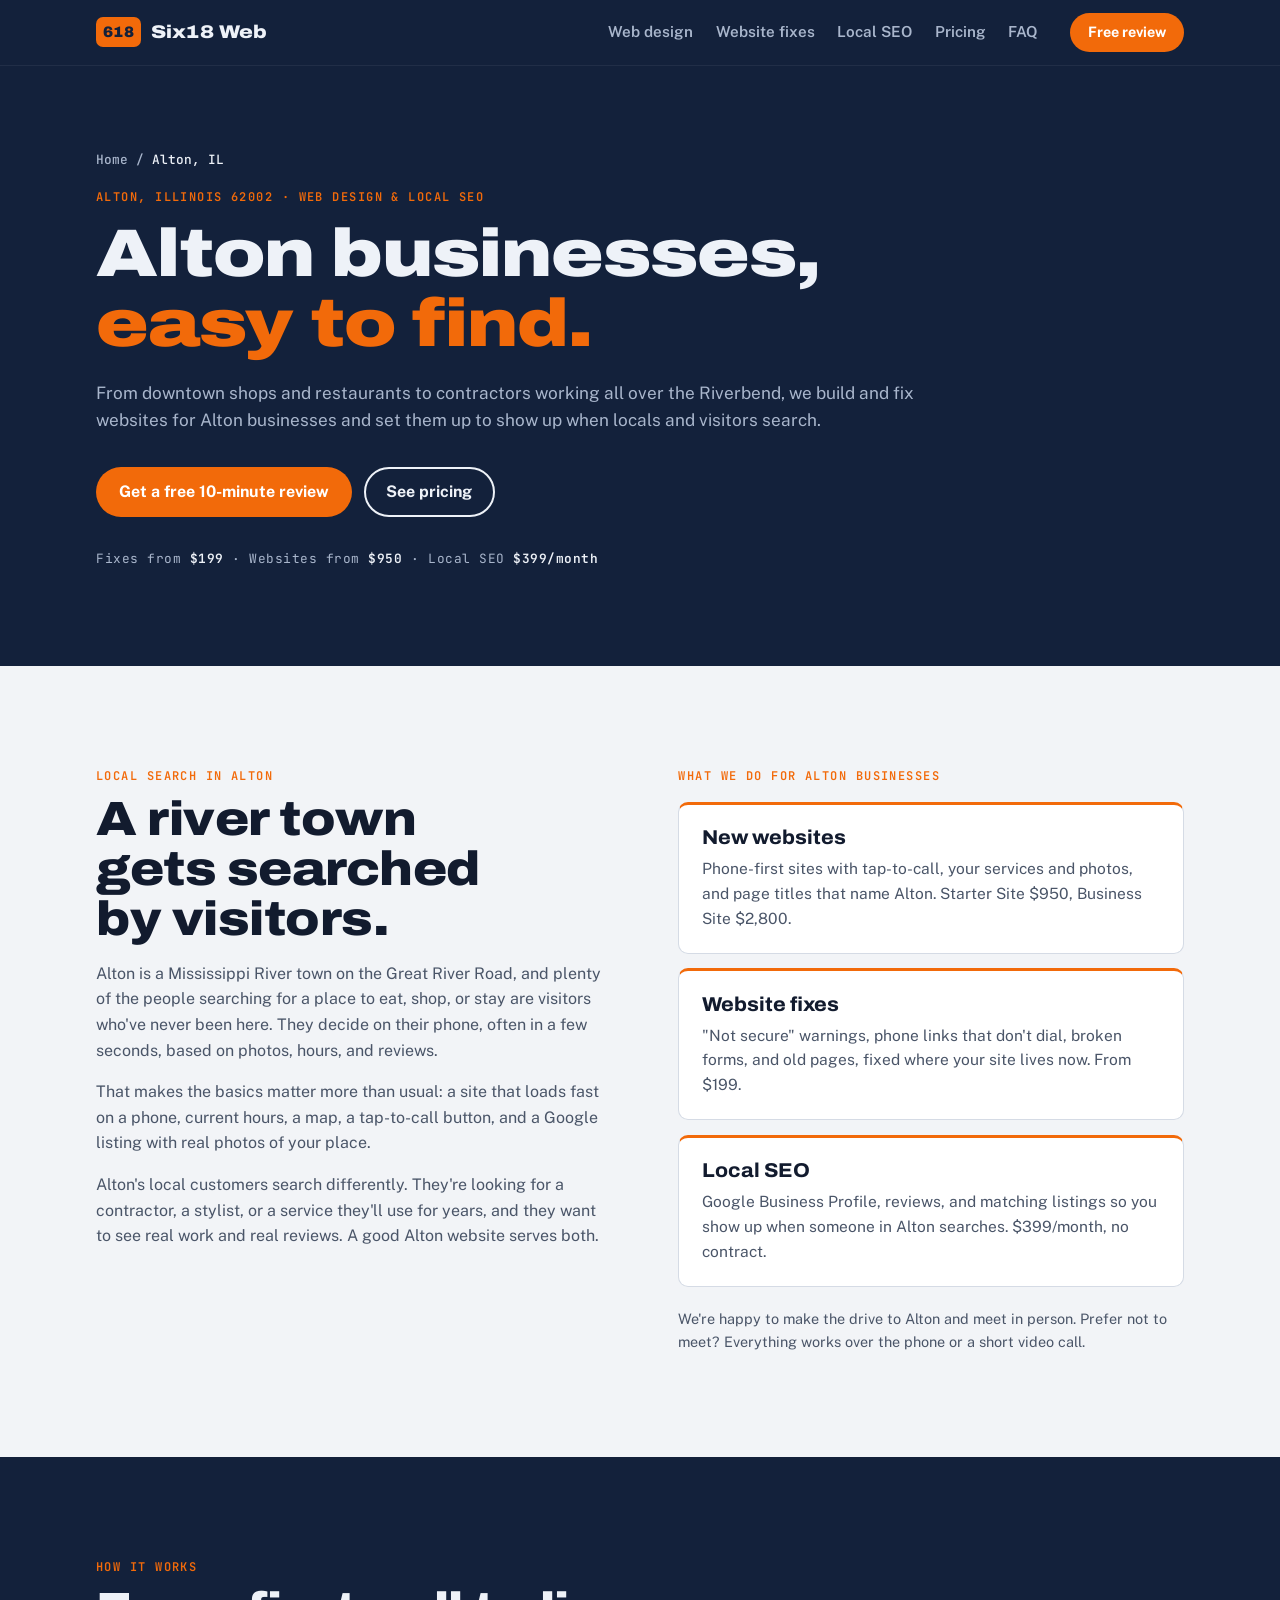
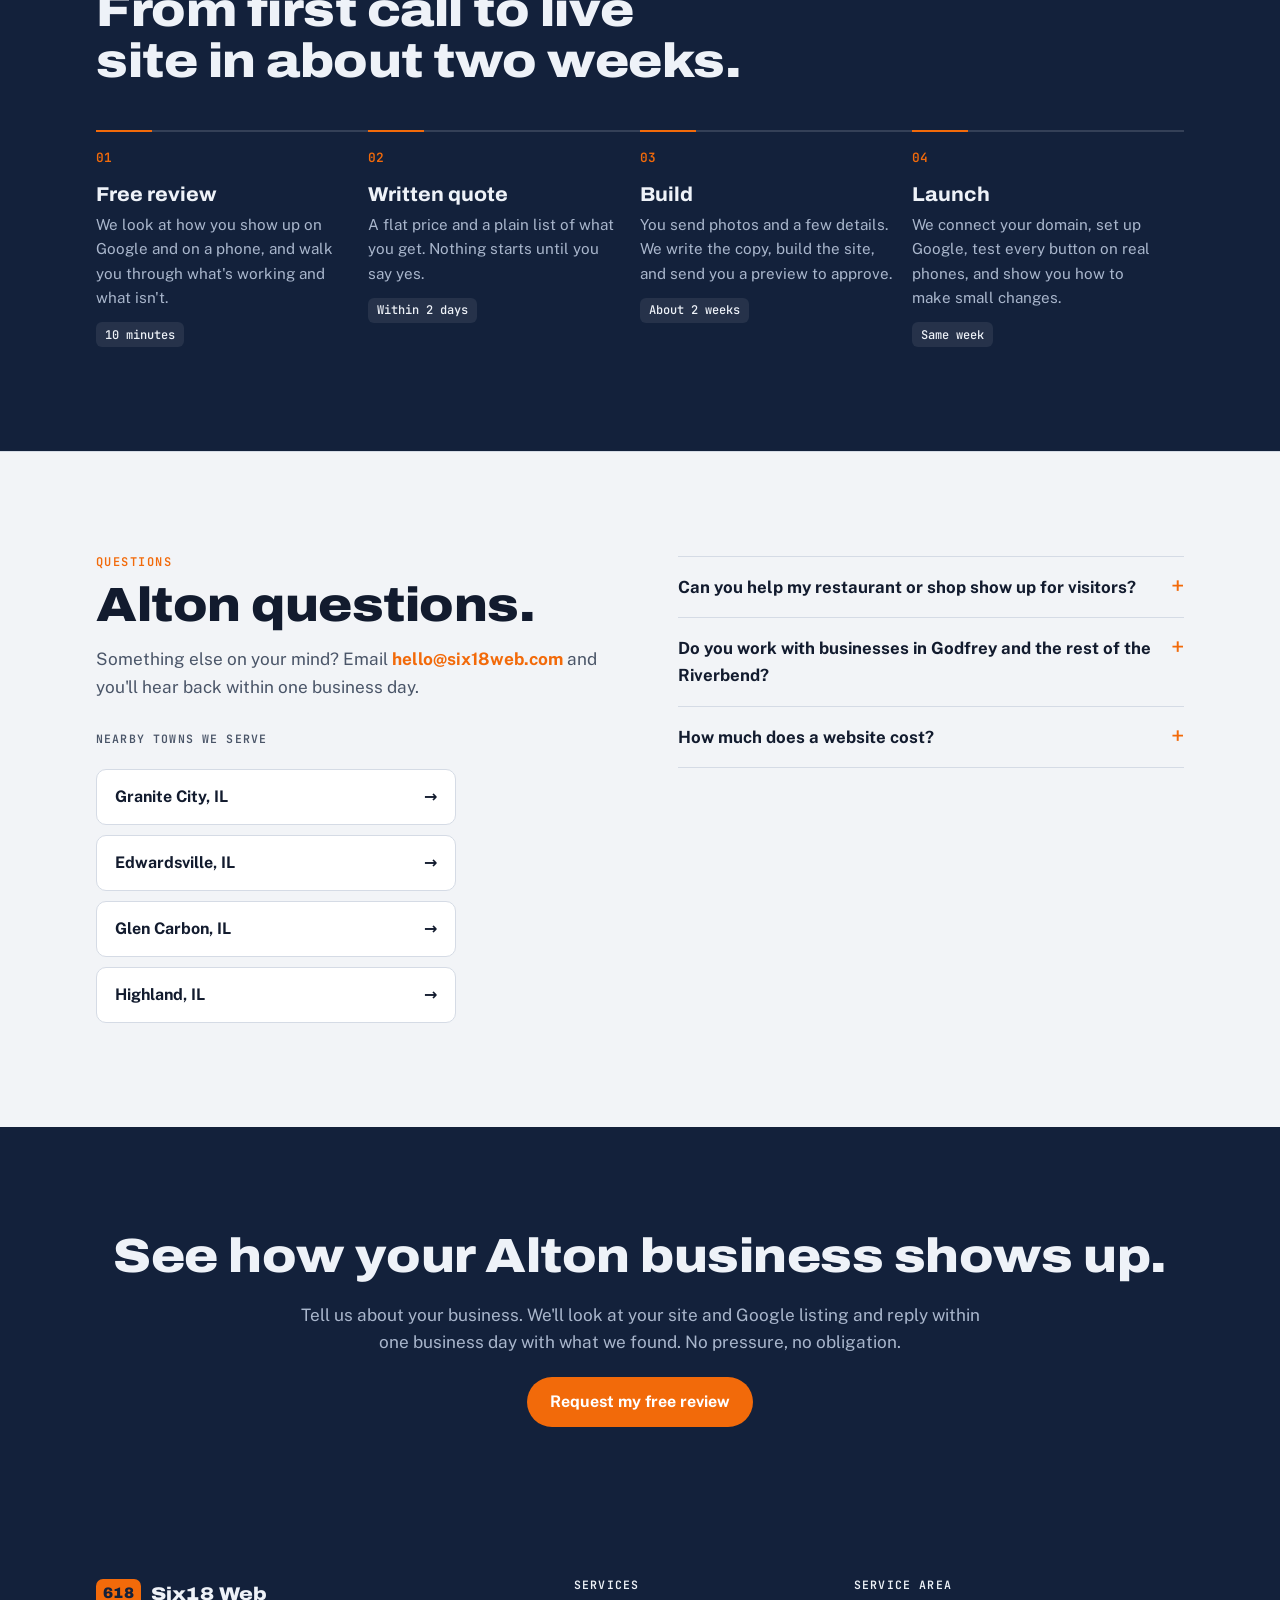
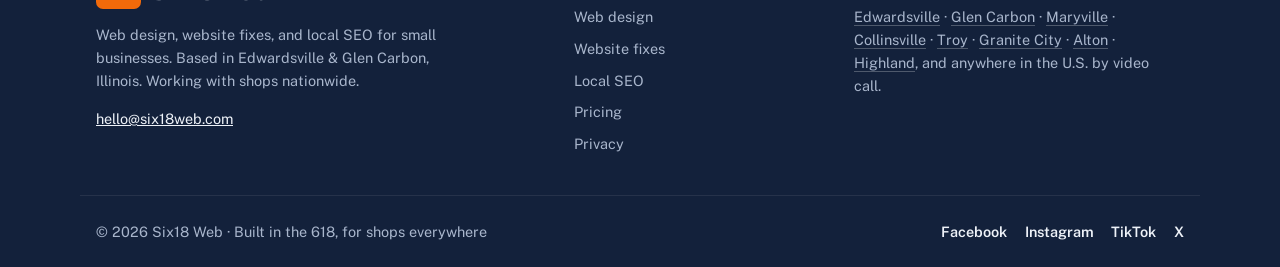
==== commit 05739dc2: "Use hello@six18web.com as the site contact email Co-Authored-By: Claude Opus 5.5 <noreply@anthropic." ====
--- a/alton-il/index.html
+++ b/alton-il/index.html
@@ -26,7 +26,7 @@
 <meta name="format-detection" content="telephone=no">
 <link rel="icon" type="image/png" href="/favicon.png">
 <link rel="apple-touch-icon" href="/logo.png">
-<script type="application/ld+json">{"@context":"https://schema.org","@graph":[{"@type":"ProfessionalService","@id":"https://six18web.com/#business","name":"Six18 Web","alternateName":"Six18 Web Co.","url":"https://six18web.com/","email":"six18web@gmail.com","logo":"https://six18web.com/logo.png","image":"https://six18web.com/og-image.png","description":"Web design, website fixes, and local SEO for small businesses. Based in Edwardsville and Glen Carbon, Illinois, serving small businesses nationwide.","slogan":"Websites that make your phone ring.","priceRange":"$199–$2,800","address":{"@type":"PostalAddress","addressLocality":"Edwardsville","addressRegion":"IL","postalCode":"62025","addressCountry":"US"},"areaServed":[{"@type":"City","name":"Edwardsville, IL"},{"@type":"City","name":"Glen Carbon, IL"},{"@type":"City","name":"Maryville, IL"},{"@type":"City","name":"Collinsville, IL"},{"@type":"City","name":"Troy, IL"},{"@type":"City","name":"Granite City, IL"},{"@type":"City","name":"Alton, IL"},{"@type":"City","name":"Highland, IL"},{"@type":"Country","name":"United States"}],"knowsAbout":["Web design","Website repair","Local SEO","Google Business Profile","Website accessibility (WCAG 2.1 AA)","Mobile-friendly websites"],"sameAs":["https://www.facebook.com/six18web","https://www.instagram.com/six18web","https://www.tiktok.com/@six18.web","https://x.com/six18web"],"hasOfferCatalog":{"@type":"OfferCatalog","name":"Six18 Web services","itemListElement":[{"@type":"Offer","name":"Site Fix-It","price":"199","priceCurrency":"USD","description":"Fixes for an existing website, starting at $199.","url":"https://six18web.com/website-repair/"},{"@type":"Offer","name":"Starter Site","price":"950","priceCurrency":"USD","description":"One-page, phone-first website with Google Business Profile setup.","url":"https://six18web.com/web-design/"},{"@type":"Offer","name":"Business Site","price":"2800","priceCurrency":"USD","description":"Up to 6 pages, quote or booking form, town pages, and local SEO setup.","url":"https://six18web.com/web-design/"},{"@type":"Offer","name":"Care Plan","price":"89","priceCurrency":"USD","description":"Hosting, updates, backups, and up to 1 hour of edits a month.","priceSpecification":{"@type":"UnitPriceSpecification","price":"89","priceCurrency":"USD","unitText":"MONTH"},"url":"https://six18web.com/#pricing"},{"@type":"Offer","name":"Local Search","price":"399","priceCurrency":"USD","description":"Monthly Google Business Profile, reviews, listings, and reporting.","priceSpecification":{"@type":"UnitPriceSpecification","price":"399","priceCurrency":"USD","unitText":"MONTH"},"url":"https://six18web.com/local-seo/"}]}},{"@type":"WebSite","@id":"https://six18web.com/#website","url":"https://six18web.com/","name":"Six18 Web","publisher":{"@id":"https://six18web.com/#business"}},{"@type":"WebPage","@id":"https://six18web.com/alton-il/","url":"https://six18web.com/alton-il/","name":"Alton, IL Web Design & Local SEO | Six18 Web","description":"Web design, website fixes, and local SEO for Alton, IL businesses, from downtown shops to river-town restaurants. Flat prices and a free site review.","isPartOf":{"@id":"https://six18web.com/#website"},"breadcrumb":{"@id":"https://six18web.com/alton-il/#breadcrumb"},"about":{"@id":"https://six18web.com/alton-il/#service"}},{"@type":"Service","@id":"https://six18web.com/alton-il/#service","name":"Web design and local SEO in Alton, IL","serviceType":"Web design, website repair, and local SEO","provider":{"@id":"https://six18web.com/#business"},"areaServed":{"@type":"City","name":"Alton, IL"},"description":"Web design, website fixes, and local SEO for Alton, IL businesses, from downtown shops to river-town restaurants. Flat prices and a free site review."},{"@type":"BreadcrumbList","@id":"https://six18web.com/alton-il/#breadcrumb","itemListElement":[{"@type":"ListItem","position":1,"name":"Home","item":"https://six18web.com/"},{"@type":"ListItem","position":2,"name":"Alton, IL","item":"https://six18web.com/alton-il/"}]},{"@type":"FAQPage","@id":"https://six18web.com/alton-il/#faq","mainEntity":[{"@type":"Question","name":"Can you help my restaurant or shop show up for visitors?","acceptedAnswer":{"@type":"Answer","text":"Yes. For visitor searches, your Google Business Profile does the heavy lifting: accurate hours, good photos, the right categories, and reviews. Your website backs it up with menus, details, and directions. See Local SEO."}},{"@type":"Question","name":"Do you work with businesses in Godfrey and the rest of the Riverbend?","acceptedAnswer":{"@type":"Answer","text":"Yes. We'll set up your site and Google listing to name every town you serve."}},{"@type":"Question","name":"How much does a website cost?","acceptedAnswer":{"@type":"Answer","text":"A Starter Site is $950 and a Business Site is $2,800, both flat prices with a written quote before any work starts."}}]}]}</script>
+<script type="application/ld+json">{"@context":"https://schema.org","@graph":[{"@type":"ProfessionalService","@id":"https://six18web.com/#business","name":"Six18 Web","alternateName":"Six18 Web Co.","url":"https://six18web.com/","email":"hello@six18web.com","logo":"https://six18web.com/logo.png","image":"https://six18web.com/og-image.png","description":"Web design, website fixes, and local SEO for small businesses. Based in Edwardsville and Glen Carbon, Illinois, serving small businesses nationwide.","slogan":"Websites that make your phone ring.","priceRange":"$199–$2,800","address":{"@type":"PostalAddress","addressLocality":"Edwardsville","addressRegion":"IL","postalCode":"62025","addressCountry":"US"},"areaServed":[{"@type":"City","name":"Edwardsville, IL"},{"@type":"City","name":"Glen Carbon, IL"},{"@type":"City","name":"Maryville, IL"},{"@type":"City","name":"Collinsville, IL"},{"@type":"City","name":"Troy, IL"},{"@type":"City","name":"Granite City, IL"},{"@type":"City","name":"Alton, IL"},{"@type":"City","name":"Highland, IL"},{"@type":"Country","name":"United States"}],"knowsAbout":["Web design","Website repair","Local SEO","Google Business Profile","Website accessibility (WCAG 2.1 AA)","Mobile-friendly websites"],"sameAs":["https://www.facebook.com/six18web","https://www.instagram.com/six18web","https://www.tiktok.com/@six18.web","https://x.com/six18web"],"hasOfferCatalog":{"@type":"OfferCatalog","name":"Six18 Web services","itemListElement":[{"@type":"Offer","name":"Site Fix-It","price":"199","priceCurrency":"USD","description":"Fixes for an existing website, starting at $199.","url":"https://six18web.com/website-repair/"},{"@type":"Offer","name":"Starter Site","price":"950","priceCurrency":"USD","description":"One-page, phone-first website with Google Business Profile setup.","url":"https://six18web.com/web-design/"},{"@type":"Offer","name":"Business Site","price":"2800","priceCurrency":"USD","description":"Up to 6 pages, quote or booking form, town pages, and local SEO setup.","url":"https://six18web.com/web-design/"},{"@type":"Offer","name":"Care Plan","price":"89","priceCurrency":"USD","description":"Hosting, updates, backups, and up to 1 hour of edits a month.","priceSpecification":{"@type":"UnitPriceSpecification","price":"89","priceCurrency":"USD","unitText":"MONTH"},"url":"https://six18web.com/#pricing"},{"@type":"Offer","name":"Local Search","price":"399","priceCurrency":"USD","description":"Monthly Google Business Profile, reviews, listings, and reporting.","priceSpecification":{"@type":"UnitPriceSpecification","price":"399","priceCurrency":"USD","unitText":"MONTH"},"url":"https://six18web.com/local-seo/"}]}},{"@type":"WebSite","@id":"https://six18web.com/#website","url":"https://six18web.com/","name":"Six18 Web","publisher":{"@id":"https://six18web.com/#business"}},{"@type":"WebPage","@id":"https://six18web.com/alton-il/","url":"https://six18web.com/alton-il/","name":"Alton, IL Web Design & Local SEO | Six18 Web","description":"Web design, website fixes, and local SEO for Alton, IL businesses, from downtown shops to river-town restaurants. Flat prices and a free site review.","isPartOf":{"@id":"https://six18web.com/#website"},"breadcrumb":{"@id":"https://six18web.com/alton-il/#breadcrumb"},"about":{"@id":"https://six18web.com/alton-il/#service"}},{"@type":"Service","@id":"https://six18web.com/alton-il/#service","name":"Web design and local SEO in Alton, IL","serviceType":"Web design, website repair, and local SEO","provider":{"@id":"https://six18web.com/#business"},"areaServed":{"@type":"City","name":"Alton, IL"},"description":"Web design, website fixes, and local SEO for Alton, IL businesses, from downtown shops to river-town restaurants. Flat prices and a free site review."},{"@type":"BreadcrumbList","@id":"https://six18web.com/alton-il/#breadcrumb","itemListElement":[{"@type":"ListItem","position":1,"name":"Home","item":"https://six18web.com/"},{"@type":"ListItem","position":2,"name":"Alton, IL","item":"https://six18web.com/alton-il/"}]},{"@type":"FAQPage","@id":"https://six18web.com/alton-il/#faq","mainEntity":[{"@type":"Question","name":"Can you help my restaurant or shop show up for visitors?","acceptedAnswer":{"@type":"Answer","text":"Yes. For visitor searches, your Google Business Profile does the heavy lifting: accurate hours, good photos, the right categories, and reviews. Your website backs it up with menus, details, and directions. See Local SEO."}},{"@type":"Question","name":"Do you work with businesses in Godfrey and the rest of the Riverbend?","acceptedAnswer":{"@type":"Answer","text":"Yes. We'll set up your site and Google listing to name every town you serve."}},{"@type":"Question","name":"How much does a website cost?","acceptedAnswer":{"@type":"Answer","text":"A Starter Site is $950 and a Business Site is $2,800, both flat prices with a written quote before any work starts."}}]}]}</script>
 <link rel="preconnect" href="https://fonts.googleapis.com">
 <link rel="preconnect" href="https://fonts.gstatic.com" crossorigin>
 <link rel="stylesheet" href="https://fonts.googleapis.com/css2?family=Archivo:wdth,wght@62..125,400..900&family=Public+Sans:ital,wght@0,400;0,500;0,600;0,700;1,400&family=JetBrains+Mono:wght@400;600&display=swap">
@@ -97,7 +97,7 @@
       <div>
         <p class="eyebrow">Questions</p>
         <h2 style="margin-top:.75rem">Alton questions.</h2>
-        <p class="lede" style="margin-top:1rem">Something else on your mind? Email <a href="mailto:six18web@gmail.com">six18web@gmail.com</a> and you'll hear back within one business day.</p>
+        <p class="lede" style="margin-top:1rem">Something else on your mind? Email <a href="mailto:hello@six18web.com">hello@six18web.com</a> and you'll hear back within one business day.</p>
         <div class="svc-links"><p class="foot-h" style="color:var(--muted)">Nearby towns we serve</p><a class="svc-link" href="/granite-city-il/"><span>Granite City, IL</span><span aria-hidden="true">→</span></a><a class="svc-link" href="/edwardsville-il/"><span>Edwardsville, IL</span><span aria-hidden="true">→</span></a><a class="svc-link" href="/glen-carbon-il/"><span>Glen Carbon, IL</span><span aria-hidden="true">→</span></a><a class="svc-link" href="/highland-il/"><span>Highland, IL</span><span aria-hidden="true">→</span></a></div>
       </div>
       <div><details><summary>Can you help my restaurant or shop show up for visitors?</summary><p>Yes. For visitor searches, your Google Business Profile does the heavy lifting: accurate hours, good photos, the right categories, and reviews. Your website backs it up with menus, details, and directions. See <a href="/local-seo/">Local SEO</a>.</p></details><details><summary>Do you work with businesses in Godfrey and the rest of the Riverbend?</summary><p>Yes. We'll set up your site and Google listing to name every town you serve.</p></details><details><summary>How much does a website cost?</summary><p>A Starter Site is $950 and a Business Site is $2,800, both flat prices with a written quote before any work starts.</p></details></div>
@@ -116,7 +116,7 @@
     <div class="foot-brand">
       <a class="logo" href="/"><span class="logo-mark" aria-hidden="true">618</span><span>Six18 Web</span></a>
       <p>Web design, website fixes, and local SEO for small businesses. Based in Edwardsville &amp; Glen Carbon, Illinois. Working with shops nationwide.</p>
-      <p><a href="mailto:six18web@gmail.com">six18web@gmail.com</a></p>
+      <p><a href="mailto:hello@six18web.com">hello@six18web.com</a></p>
     </div>
     <nav aria-label="Services"><p class="foot-h">Services</p><ul><li><a href="/web-design/">Web design</a></li><li><a href="/website-repair/">Website fixes</a></li><li><a href="/local-seo/">Local SEO</a></li><li><a href="/#pricing">Pricing</a></li><li><a href="/privacy/">Privacy</a></li></ul></nav>
     <div><p class="foot-h">Service area</p><p class="foot-towns"><a href="/edwardsville-il/">Edwardsville</a> · <a href="/glen-carbon-il/">Glen Carbon</a> · <a href="/maryville-il/">Maryville</a> · <a href="/collinsville-il/">Collinsville</a> · <a href="/troy-il/">Troy</a> · <a href="/granite-city-il/">Granite City</a> · <a href="/alton-il/">Alton</a> · <a href="/highland-il/">Highland</a>, and anywhere in the U.S. by video call.</p></div>
--- a/styles.css
+++ b/styles.css
@@ -280,3 +280,4 @@
 .plain-list{margin:.75rem 0;padding-left:1.2rem;display:flex;flex-direction:column;gap:.4rem}
 .form-note{margin-top:.75rem;font-size:.85rem;color:var(--muted)}
 .form-note a{color:var(--muted)}
+.check-note{grid-column:1/-1;margin:0;padding:.75rem 1rem;border-radius:8px;background:var(--accent-soft);font-size:.92rem;color:var(--ink)}
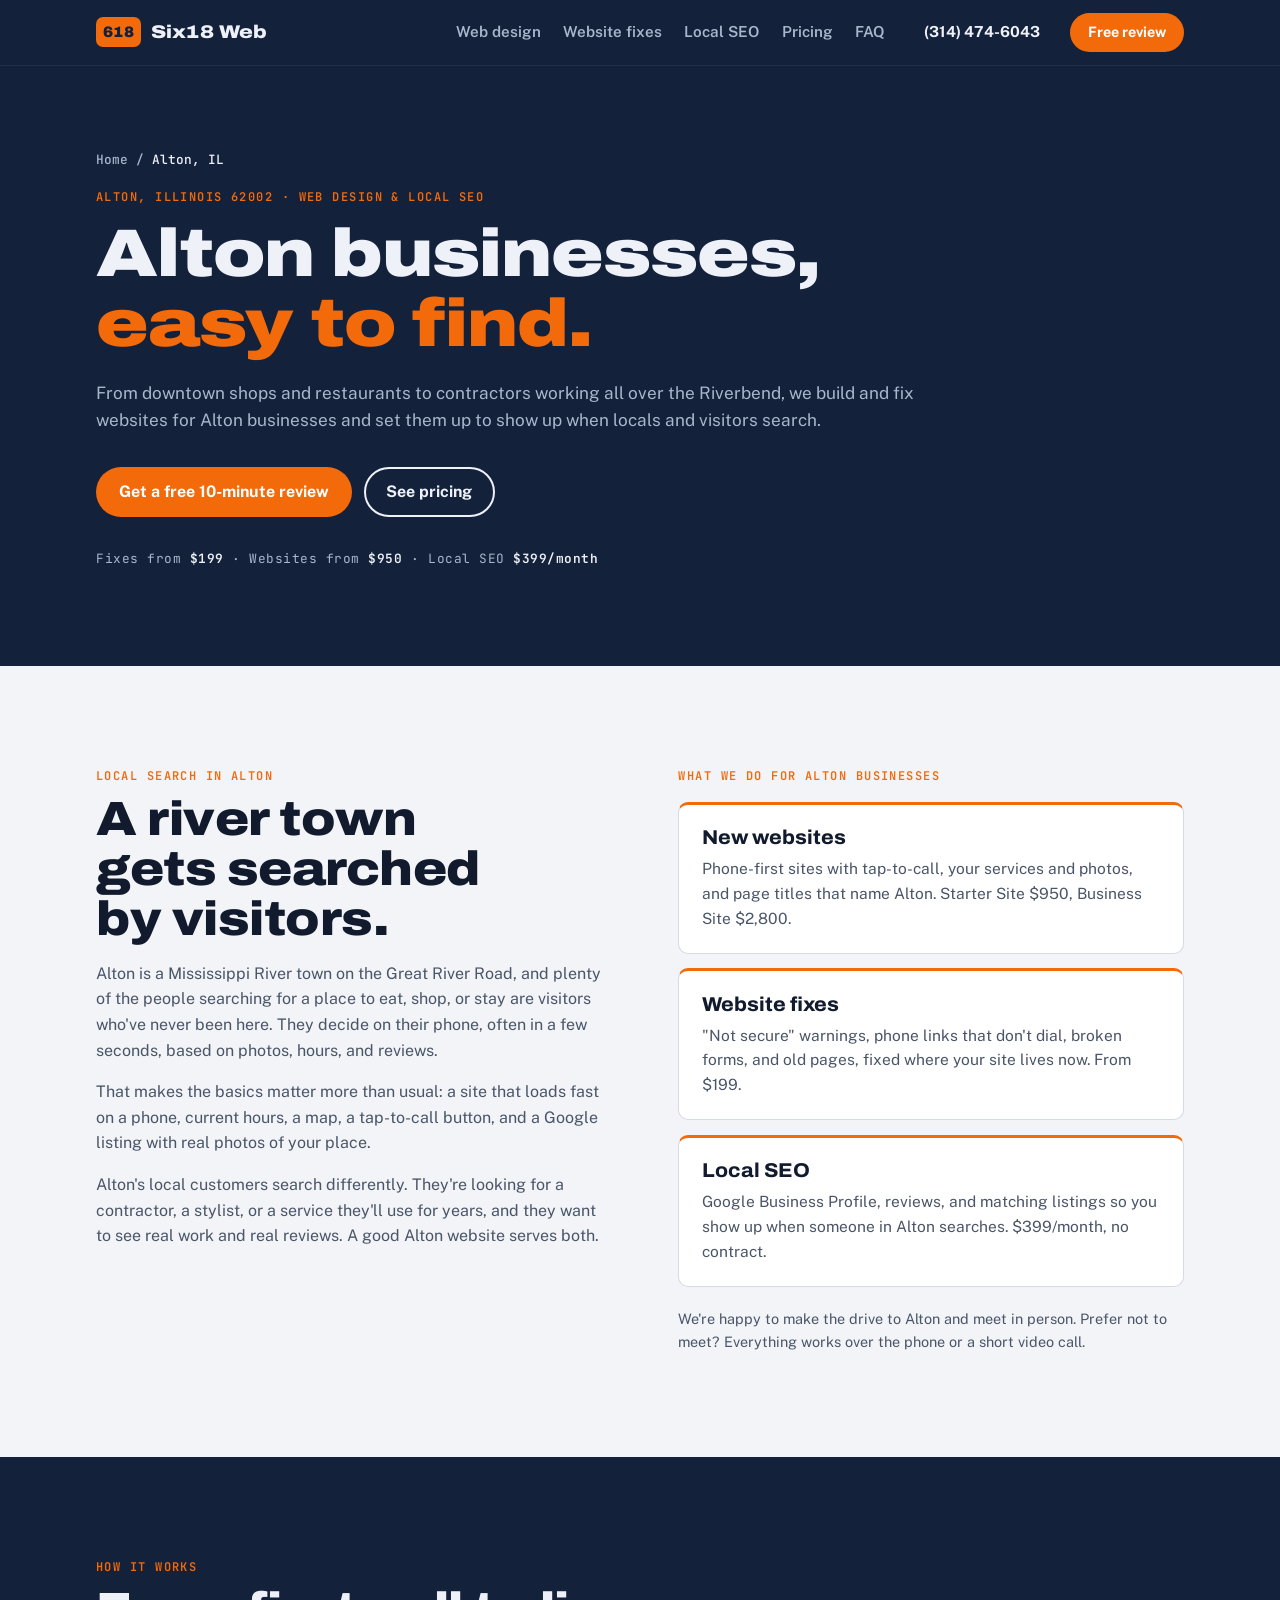
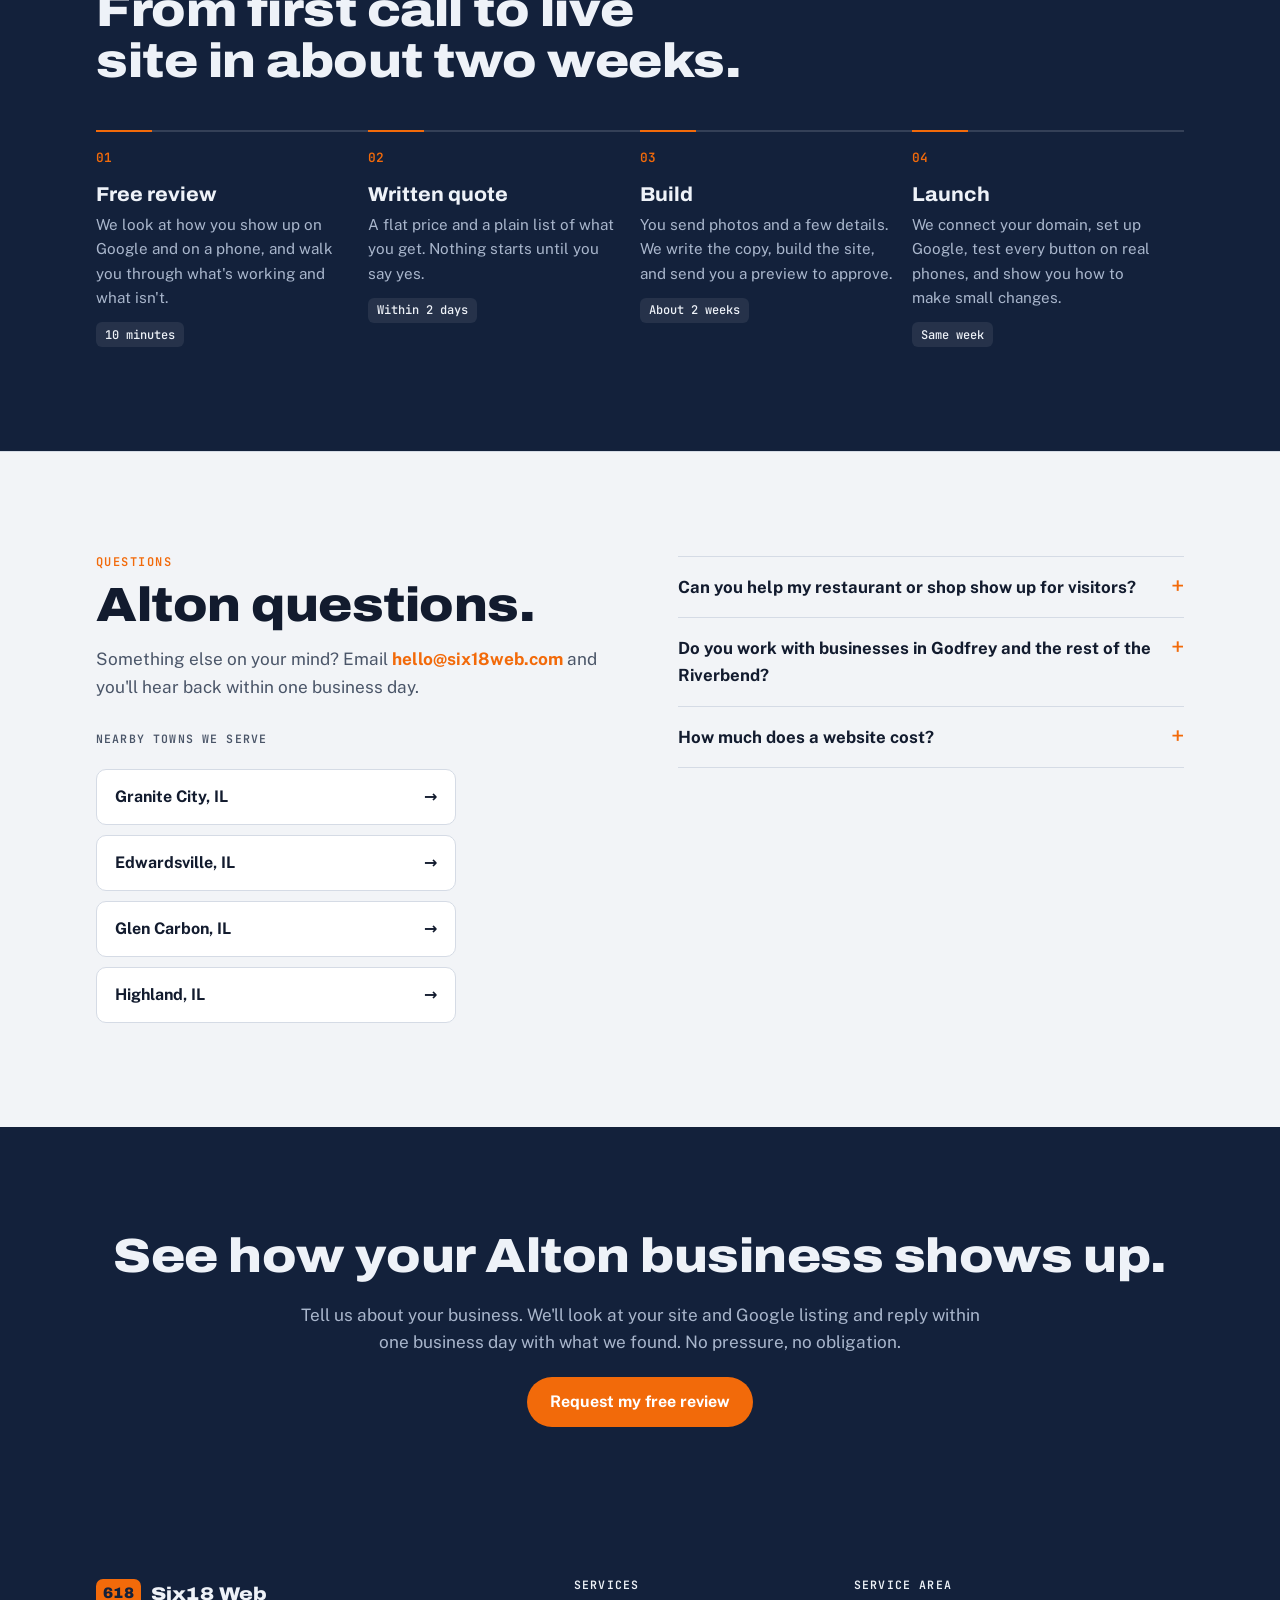
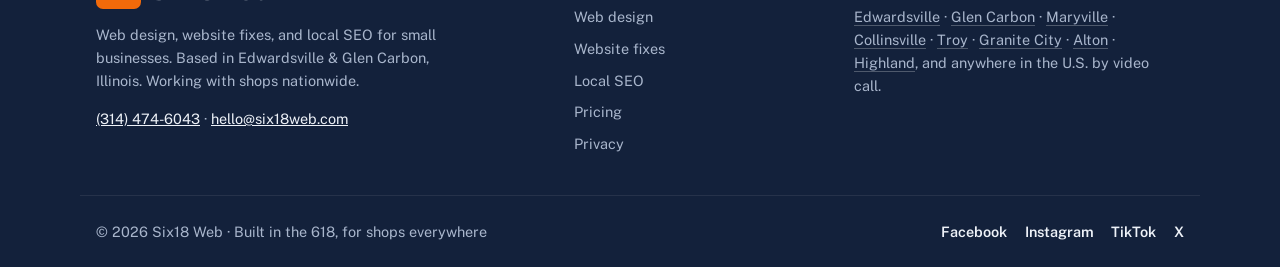
==== commit f5c9f0fa: "Add business phone (314) 474-6043: tap-to-call in header, contact section, footer and schema Co-Auth" ====
--- a/alton-il/index.html
+++ b/alton-il/index.html
@@ -26,7 +26,7 @@
 <meta name="format-detection" content="telephone=no">
 <link rel="icon" type="image/png" href="/favicon.png">
 <link rel="apple-touch-icon" href="/logo.png">
-<script type="application/ld+json">{"@context":"https://schema.org","@graph":[{"@type":"ProfessionalService","@id":"https://six18web.com/#business","name":"Six18 Web","alternateName":"Six18 Web Co.","url":"https://six18web.com/","email":"hello@six18web.com","logo":"https://six18web.com/logo.png","image":"https://six18web.com/og-image.png","description":"Web design, website fixes, and local SEO for small businesses. Based in Edwardsville and Glen Carbon, Illinois, serving small businesses nationwide.","slogan":"Websites that make your phone ring.","priceRange":"$199–$2,800","address":{"@type":"PostalAddress","addressLocality":"Edwardsville","addressRegion":"IL","postalCode":"62025","addressCountry":"US"},"areaServed":[{"@type":"City","name":"Edwardsville, IL"},{"@type":"City","name":"Glen Carbon, IL"},{"@type":"City","name":"Maryville, IL"},{"@type":"City","name":"Collinsville, IL"},{"@type":"City","name":"Troy, IL"},{"@type":"City","name":"Granite City, IL"},{"@type":"City","name":"Alton, IL"},{"@type":"City","name":"Highland, IL"},{"@type":"Country","name":"United States"}],"knowsAbout":["Web design","Website repair","Local SEO","Google Business Profile","Website accessibility (WCAG 2.1 AA)","Mobile-friendly websites"],"sameAs":["https://www.facebook.com/six18web","https://www.instagram.com/six18web","https://www.tiktok.com/@six18.web","https://x.com/six18web"],"hasOfferCatalog":{"@type":"OfferCatalog","name":"Six18 Web services","itemListElement":[{"@type":"Offer","name":"Site Fix-It","price":"199","priceCurrency":"USD","description":"Fixes for an existing website, starting at $199.","url":"https://six18web.com/website-repair/"},{"@type":"Offer","name":"Starter Site","price":"950","priceCurrency":"USD","description":"One-page, phone-first website with Google Business Profile setup.","url":"https://six18web.com/web-design/"},{"@type":"Offer","name":"Business Site","price":"2800","priceCurrency":"USD","description":"Up to 6 pages, quote or booking form, town pages, and local SEO setup.","url":"https://six18web.com/web-design/"},{"@type":"Offer","name":"Care Plan","price":"89","priceCurrency":"USD","description":"Hosting, updates, backups, and up to 1 hour of edits a month.","priceSpecification":{"@type":"UnitPriceSpecification","price":"89","priceCurrency":"USD","unitText":"MONTH"},"url":"https://six18web.com/#pricing"},{"@type":"Offer","name":"Local Search","price":"399","priceCurrency":"USD","description":"Monthly Google Business Profile, reviews, listings, and reporting.","priceSpecification":{"@type":"UnitPriceSpecification","price":"399","priceCurrency":"USD","unitText":"MONTH"},"url":"https://six18web.com/local-seo/"}]}},{"@type":"WebSite","@id":"https://six18web.com/#website","url":"https://six18web.com/","name":"Six18 Web","publisher":{"@id":"https://six18web.com/#business"}},{"@type":"WebPage","@id":"https://six18web.com/alton-il/","url":"https://six18web.com/alton-il/","name":"Alton, IL Web Design & Local SEO | Six18 Web","description":"Web design, website fixes, and local SEO for Alton, IL businesses, from downtown shops to river-town restaurants. Flat prices and a free site review.","isPartOf":{"@id":"https://six18web.com/#website"},"breadcrumb":{"@id":"https://six18web.com/alton-il/#breadcrumb"},"about":{"@id":"https://six18web.com/alton-il/#service"}},{"@type":"Service","@id":"https://six18web.com/alton-il/#service","name":"Web design and local SEO in Alton, IL","serviceType":"Web design, website repair, and local SEO","provider":{"@id":"https://six18web.com/#business"},"areaServed":{"@type":"City","name":"Alton, IL"},"description":"Web design, website fixes, and local SEO for Alton, IL businesses, from downtown shops to river-town restaurants. Flat prices and a free site review."},{"@type":"BreadcrumbList","@id":"https://six18web.com/alton-il/#breadcrumb","itemListElement":[{"@type":"ListItem","position":1,"name":"Home","item":"https://six18web.com/"},{"@type":"ListItem","position":2,"name":"Alton, IL","item":"https://six18web.com/alton-il/"}]},{"@type":"FAQPage","@id":"https://six18web.com/alton-il/#faq","mainEntity":[{"@type":"Question","name":"Can you help my restaurant or shop show up for visitors?","acceptedAnswer":{"@type":"Answer","text":"Yes. For visitor searches, your Google Business Profile does the heavy lifting: accurate hours, good photos, the right categories, and reviews. Your website backs it up with menus, details, and directions. See Local SEO."}},{"@type":"Question","name":"Do you work with businesses in Godfrey and the rest of the Riverbend?","acceptedAnswer":{"@type":"Answer","text":"Yes. We'll set up your site and Google listing to name every town you serve."}},{"@type":"Question","name":"How much does a website cost?","acceptedAnswer":{"@type":"Answer","text":"A Starter Site is $950 and a Business Site is $2,800, both flat prices with a written quote before any work starts."}}]}]}</script>
+<script type="application/ld+json">{"@context":"https://schema.org","@graph":[{"@type":"ProfessionalService","@id":"https://six18web.com/#business","name":"Six18 Web","alternateName":"Six18 Web Co.","url":"https://six18web.com/","email":"hello@six18web.com","telephone":"+1-314-474-6043","logo":"https://six18web.com/logo.png","image":"https://six18web.com/og-image.png","description":"Web design, website fixes, and local SEO for small businesses. Based in Edwardsville and Glen Carbon, Illinois, serving small businesses nationwide.","slogan":"Websites that make your phone ring.","priceRange":"$199–$2,800","address":{"@type":"PostalAddress","addressLocality":"Edwardsville","addressRegion":"IL","postalCode":"62025","addressCountry":"US"},"areaServed":[{"@type":"City","name":"Edwardsville, IL"},{"@type":"City","name":"Glen Carbon, IL"},{"@type":"City","name":"Maryville, IL"},{"@type":"City","name":"Collinsville, IL"},{"@type":"City","name":"Troy, IL"},{"@type":"City","name":"Granite City, IL"},{"@type":"City","name":"Alton, IL"},{"@type":"City","name":"Highland, IL"},{"@type":"Country","name":"United States"}],"knowsAbout":["Web design","Website repair","Local SEO","Google Business Profile","Website accessibility (WCAG 2.1 AA)","Mobile-friendly websites"],"sameAs":["https://www.facebook.com/six18web","https://www.instagram.com/six18web","https://www.tiktok.com/@six18.web","https://x.com/six18web"],"hasOfferCatalog":{"@type":"OfferCatalog","name":"Six18 Web services","itemListElement":[{"@type":"Offer","name":"Site Fix-It","price":"199","priceCurrency":"USD","description":"Fixes for an existing website, starting at $199.","url":"https://six18web.com/website-repair/"},{"@type":"Offer","name":"Starter Site","price":"950","priceCurrency":"USD","description":"One-page, phone-first website with Google Business Profile setup.","url":"https://six18web.com/web-design/"},{"@type":"Offer","name":"Business Site","price":"2800","priceCurrency":"USD","description":"Up to 6 pages, quote or booking form, town pages, and local SEO setup.","url":"https://six18web.com/web-design/"},{"@type":"Offer","name":"Care Plan","price":"89","priceCurrency":"USD","description":"Hosting, updates, backups, and up to 1 hour of edits a month.","priceSpecification":{"@type":"UnitPriceSpecification","price":"89","priceCurrency":"USD","unitText":"MONTH"},"url":"https://six18web.com/#pricing"},{"@type":"Offer","name":"Local Search","price":"399","priceCurrency":"USD","description":"Monthly Google Business Profile, reviews, listings, and reporting.","priceSpecification":{"@type":"UnitPriceSpecification","price":"399","priceCurrency":"USD","unitText":"MONTH"},"url":"https://six18web.com/local-seo/"}]}},{"@type":"WebSite","@id":"https://six18web.com/#website","url":"https://six18web.com/","name":"Six18 Web","publisher":{"@id":"https://six18web.com/#business"}},{"@type":"WebPage","@id":"https://six18web.com/alton-il/","url":"https://six18web.com/alton-il/","name":"Alton, IL Web Design & Local SEO | Six18 Web","description":"Web design, website fixes, and local SEO for Alton, IL businesses, from downtown shops to river-town restaurants. Flat prices and a free site review.","isPartOf":{"@id":"https://six18web.com/#website"},"breadcrumb":{"@id":"https://six18web.com/alton-il/#breadcrumb"},"about":{"@id":"https://six18web.com/alton-il/#service"}},{"@type":"Service","@id":"https://six18web.com/alton-il/#service","name":"Web design and local SEO in Alton, IL","serviceType":"Web design, website repair, and local SEO","provider":{"@id":"https://six18web.com/#business"},"areaServed":{"@type":"City","name":"Alton, IL"},"description":"Web design, website fixes, and local SEO for Alton, IL businesses, from downtown shops to river-town restaurants. Flat prices and a free site review."},{"@type":"BreadcrumbList","@id":"https://six18web.com/alton-il/#breadcrumb","itemListElement":[{"@type":"ListItem","position":1,"name":"Home","item":"https://six18web.com/"},{"@type":"ListItem","position":2,"name":"Alton, IL","item":"https://six18web.com/alton-il/"}]},{"@type":"FAQPage","@id":"https://six18web.com/alton-il/#faq","mainEntity":[{"@type":"Question","name":"Can you help my restaurant or shop show up for visitors?","acceptedAnswer":{"@type":"Answer","text":"Yes. For visitor searches, your Google Business Profile does the heavy lifting: accurate hours, good photos, the right categories, and reviews. Your website backs it up with menus, details, and directions. See Local SEO."}},{"@type":"Question","name":"Do you work with businesses in Godfrey and the rest of the Riverbend?","acceptedAnswer":{"@type":"Answer","text":"Yes. We'll set up your site and Google listing to name every town you serve."}},{"@type":"Question","name":"How much does a website cost?","acceptedAnswer":{"@type":"Answer","text":"A Starter Site is $950 and a Business Site is $2,800, both flat prices with a written quote before any work starts."}}]}]}</script>
 <link rel="preconnect" href="https://fonts.googleapis.com">
 <link rel="preconnect" href="https://fonts.gstatic.com" crossorigin>
 <link rel="stylesheet" href="https://fonts.googleapis.com/css2?family=Archivo:wdth,wght@62..125,400..900&family=Public+Sans:ital,wght@0,400;0,500;0,600;0,700;1,400&family=JetBrains+Mono:wght@400;600&display=swap">
@@ -41,6 +41,7 @@
       <a href="/web-design/">Web design</a><a href="/website-repair/">Website fixes</a><a href="/local-seo/">Local SEO</a><a href="/#pricing">Pricing</a>
       <a href="/#faq">FAQ</a>
     </nav>
+    <a class="head-phone" href="tel:+13144746043" aria-label="Call Six18 Web at (314) 474-6043"><span class="hp-full">(314) 474-6043</span><span class="hp-short">Call</span></a>
     <a class="btn btn-primary head-call" href="/#contact">Free review</a>
   </div>
 </header>
@@ -116,7 +117,7 @@
     <div class="foot-brand">
       <a class="logo" href="/"><span class="logo-mark" aria-hidden="true">618</span><span>Six18 Web</span></a>
       <p>Web design, website fixes, and local SEO for small businesses. Based in Edwardsville &amp; Glen Carbon, Illinois. Working with shops nationwide.</p>
-      <p><a href="mailto:hello@six18web.com">hello@six18web.com</a></p>
+      <p><a href="tel:+13144746043">(314) 474-6043</a> · <a href="mailto:hello@six18web.com">hello@six18web.com</a></p>
     </div>
     <nav aria-label="Services"><p class="foot-h">Services</p><ul><li><a href="/web-design/">Web design</a></li><li><a href="/website-repair/">Website fixes</a></li><li><a href="/local-seo/">Local SEO</a></li><li><a href="/#pricing">Pricing</a></li><li><a href="/privacy/">Privacy</a></li></ul></nav>
     <div><p class="foot-h">Service area</p><p class="foot-towns"><a href="/edwardsville-il/">Edwardsville</a> · <a href="/glen-carbon-il/">Glen Carbon</a> · <a href="/maryville-il/">Maryville</a> · <a href="/collinsville-il/">Collinsville</a> · <a href="/troy-il/">Troy</a> · <a href="/granite-city-il/">Granite City</a> · <a href="/alton-il/">Alton</a> · <a href="/highland-il/">Highland</a>, and anywhere in the U.S. by video call.</p></div>
--- a/styles.css
+++ b/styles.css
@@ -59,7 +59,13 @@
 .nav a{text-decoration:none;color:var(--band-muted)}
 .nav a:hover{color:var(--band-ink)}
 .head-call{margin-left:1rem;padding:.65rem 1rem;font-size:.9rem}
-@media (max-width:760px){.nav{display:none}.head-call{margin-left:auto}}
+.head-phone{margin-left:1.4rem;font-weight:700;text-decoration:none;color:inherit;white-space:nowrap;font-size:.95rem}
+.head-phone+.head-call{margin-left:.9rem}
+.head-phone .hp-short{display:none}
+@media (max-width:760px){.nav{display:none}.head-call{margin-left:auto}.head-phone{margin-left:auto}}
+@media (max-width:420px){.head-phone .hp-full{display:none}.head-phone .hp-short{display:inline}}
+.site-head .logo,.head-call,.head-phone{white-space:nowrap}
+@media (max-width:380px){.head-phone+.head-call{margin-left:.6rem;padding:.6rem .8rem}}
 
 /* hero */
 .hero{background:var(--band);color:var(--band-ink);padding-block:clamp(40px,7vw,88px) clamp(48px,8vw,96px);overflow:hidden}
@@ -281,3 +287,4 @@
 .form-note{margin-top:.75rem;font-size:.85rem;color:var(--muted)}
 .form-note a{color:var(--muted)}
 .check-note{grid-column:1/-1;margin:0;padding:.75rem 1rem;border-radius:8px;background:var(--accent-soft);font-size:.92rem;color:var(--ink)}
+@media (max-width:340px){.site-head .logo [data-bind="name"]{display:none}}
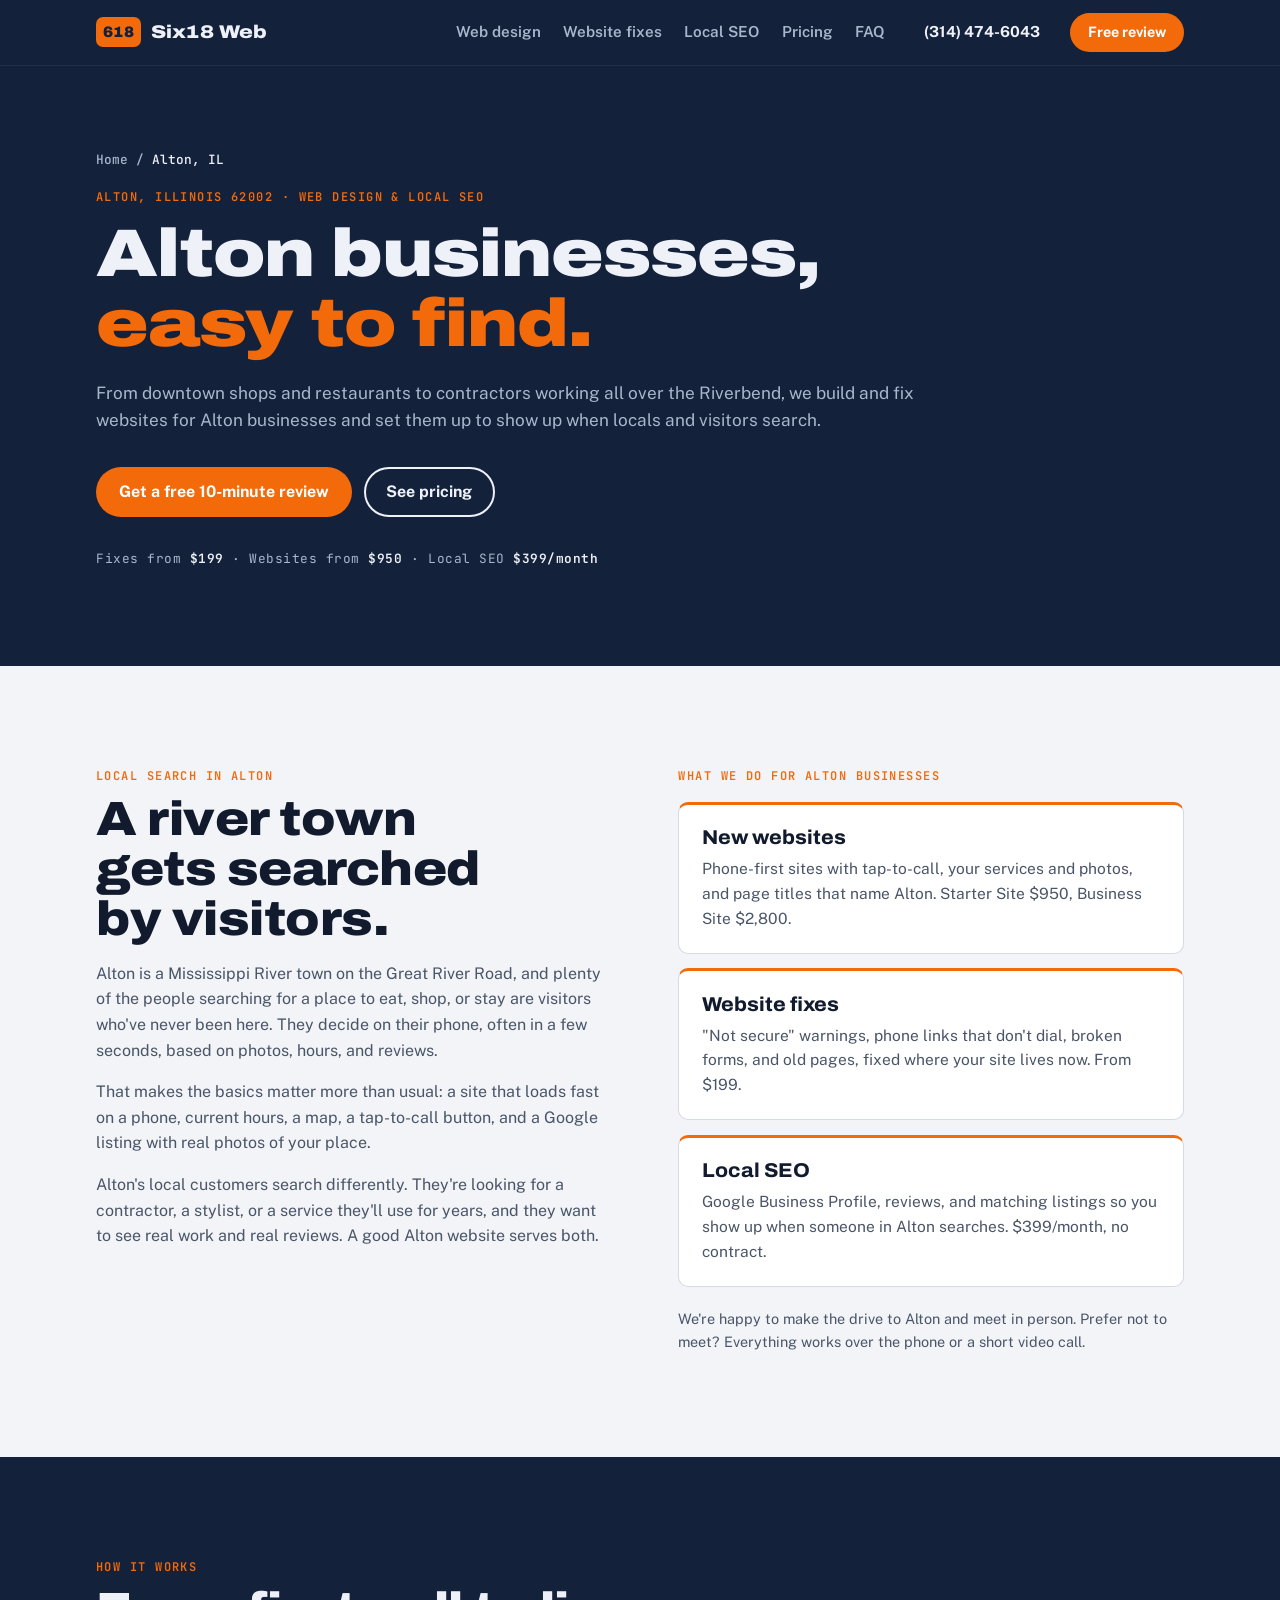
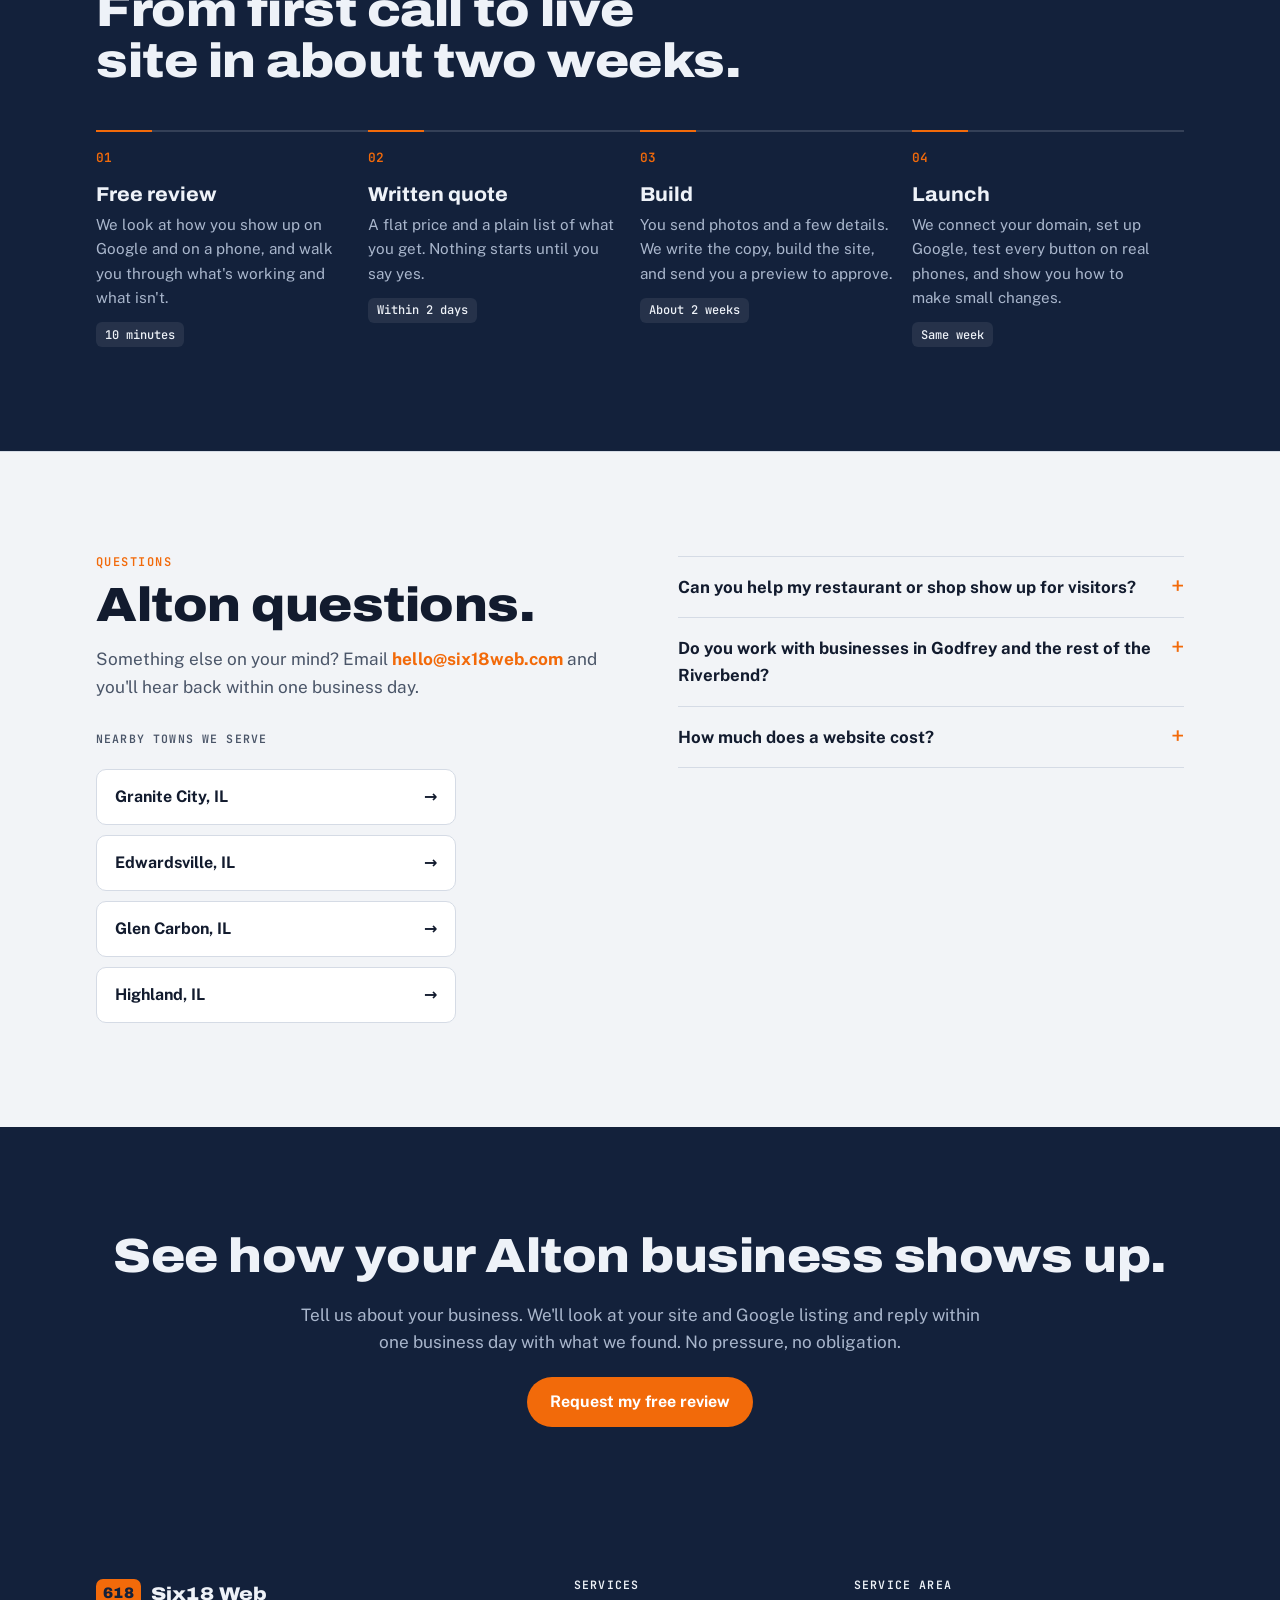
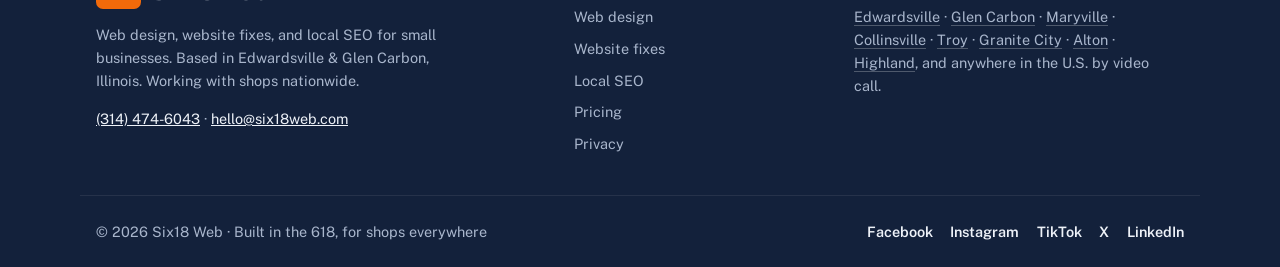
==== commit 8e69e7f9: "Add LinkedIn company page to footer, contact section and schema sameAs Co-Authored-By: Claude Opus 5" ====
--- a/alton-il/index.html
+++ b/alton-il/index.html
@@ -26,7 +26,7 @@
 <meta name="format-detection" content="telephone=no">
 <link rel="icon" type="image/png" href="/favicon.png">
 <link rel="apple-touch-icon" href="/logo.png">
-<script type="application/ld+json">{"@context":"https://schema.org","@graph":[{"@type":"ProfessionalService","@id":"https://six18web.com/#business","name":"Six18 Web","alternateName":"Six18 Web Co.","url":"https://six18web.com/","email":"hello@six18web.com","telephone":"+1-314-474-6043","logo":"https://six18web.com/logo.png","image":"https://six18web.com/og-image.png","description":"Web design, website fixes, and local SEO for small businesses. Based in Edwardsville and Glen Carbon, Illinois, serving small businesses nationwide.","slogan":"Websites that make your phone ring.","priceRange":"$199–$2,800","address":{"@type":"PostalAddress","addressLocality":"Edwardsville","addressRegion":"IL","postalCode":"62025","addressCountry":"US"},"areaServed":[{"@type":"City","name":"Edwardsville, IL"},{"@type":"City","name":"Glen Carbon, IL"},{"@type":"City","name":"Maryville, IL"},{"@type":"City","name":"Collinsville, IL"},{"@type":"City","name":"Troy, IL"},{"@type":"City","name":"Granite City, IL"},{"@type":"City","name":"Alton, IL"},{"@type":"City","name":"Highland, IL"},{"@type":"Country","name":"United States"}],"knowsAbout":["Web design","Website repair","Local SEO","Google Business Profile","Website accessibility (WCAG 2.1 AA)","Mobile-friendly websites"],"sameAs":["https://www.facebook.com/six18web","https://www.instagram.com/six18web","https://www.tiktok.com/@six18.web","https://x.com/six18web"],"hasOfferCatalog":{"@type":"OfferCatalog","name":"Six18 Web services","itemListElement":[{"@type":"Offer","name":"Site Fix-It","price":"199","priceCurrency":"USD","description":"Fixes for an existing website, starting at $199.","url":"https://six18web.com/website-repair/"},{"@type":"Offer","name":"Starter Site","price":"950","priceCurrency":"USD","description":"One-page, phone-first website with Google Business Profile setup.","url":"https://six18web.com/web-design/"},{"@type":"Offer","name":"Business Site","price":"2800","priceCurrency":"USD","description":"Up to 6 pages, quote or booking form, town pages, and local SEO setup.","url":"https://six18web.com/web-design/"},{"@type":"Offer","name":"Care Plan","price":"89","priceCurrency":"USD","description":"Hosting, updates, backups, and up to 1 hour of edits a month.","priceSpecification":{"@type":"UnitPriceSpecification","price":"89","priceCurrency":"USD","unitText":"MONTH"},"url":"https://six18web.com/#pricing"},{"@type":"Offer","name":"Local Search","price":"399","priceCurrency":"USD","description":"Monthly Google Business Profile, reviews, listings, and reporting.","priceSpecification":{"@type":"UnitPriceSpecification","price":"399","priceCurrency":"USD","unitText":"MONTH"},"url":"https://six18web.com/local-seo/"}]}},{"@type":"WebSite","@id":"https://six18web.com/#website","url":"https://six18web.com/","name":"Six18 Web","publisher":{"@id":"https://six18web.com/#business"}},{"@type":"WebPage","@id":"https://six18web.com/alton-il/","url":"https://six18web.com/alton-il/","name":"Alton, IL Web Design & Local SEO | Six18 Web","description":"Web design, website fixes, and local SEO for Alton, IL businesses, from downtown shops to river-town restaurants. Flat prices and a free site review.","isPartOf":{"@id":"https://six18web.com/#website"},"breadcrumb":{"@id":"https://six18web.com/alton-il/#breadcrumb"},"about":{"@id":"https://six18web.com/alton-il/#service"}},{"@type":"Service","@id":"https://six18web.com/alton-il/#service","name":"Web design and local SEO in Alton, IL","serviceType":"Web design, website repair, and local SEO","provider":{"@id":"https://six18web.com/#business"},"areaServed":{"@type":"City","name":"Alton, IL"},"description":"Web design, website fixes, and local SEO for Alton, IL businesses, from downtown shops to river-town restaurants. Flat prices and a free site review."},{"@type":"BreadcrumbList","@id":"https://six18web.com/alton-il/#breadcrumb","itemListElement":[{"@type":"ListItem","position":1,"name":"Home","item":"https://six18web.com/"},{"@type":"ListItem","position":2,"name":"Alton, IL","item":"https://six18web.com/alton-il/"}]},{"@type":"FAQPage","@id":"https://six18web.com/alton-il/#faq","mainEntity":[{"@type":"Question","name":"Can you help my restaurant or shop show up for visitors?","acceptedAnswer":{"@type":"Answer","text":"Yes. For visitor searches, your Google Business Profile does the heavy lifting: accurate hours, good photos, the right categories, and reviews. Your website backs it up with menus, details, and directions. See Local SEO."}},{"@type":"Question","name":"Do you work with businesses in Godfrey and the rest of the Riverbend?","acceptedAnswer":{"@type":"Answer","text":"Yes. We'll set up your site and Google listing to name every town you serve."}},{"@type":"Question","name":"How much does a website cost?","acceptedAnswer":{"@type":"Answer","text":"A Starter Site is $950 and a Business Site is $2,800, both flat prices with a written quote before any work starts."}}]}]}</script>
+<script type="application/ld+json">{"@context":"https://schema.org","@graph":[{"@type":"ProfessionalService","@id":"https://six18web.com/#business","name":"Six18 Web","alternateName":"Six18 Web Co.","url":"https://six18web.com/","email":"hello@six18web.com","telephone":"+1-314-474-6043","logo":"https://six18web.com/logo.png","image":"https://six18web.com/og-image.png","description":"Web design, website fixes, and local SEO for small businesses. Based in Edwardsville and Glen Carbon, Illinois, serving small businesses nationwide.","slogan":"Websites that make your phone ring.","priceRange":"$199–$2,800","address":{"@type":"PostalAddress","addressLocality":"Edwardsville","addressRegion":"IL","postalCode":"62025","addressCountry":"US"},"areaServed":[{"@type":"City","name":"Edwardsville, IL"},{"@type":"City","name":"Glen Carbon, IL"},{"@type":"City","name":"Maryville, IL"},{"@type":"City","name":"Collinsville, IL"},{"@type":"City","name":"Troy, IL"},{"@type":"City","name":"Granite City, IL"},{"@type":"City","name":"Alton, IL"},{"@type":"City","name":"Highland, IL"},{"@type":"Country","name":"United States"}],"knowsAbout":["Web design","Website repair","Local SEO","Google Business Profile","Website accessibility (WCAG 2.1 AA)","Mobile-friendly websites"],"sameAs":["https://www.facebook.com/six18web","https://www.instagram.com/six18web","https://www.tiktok.com/@six18.web","https://x.com/six18web","https://www.linkedin.com/company/six18web"],"hasOfferCatalog":{"@type":"OfferCatalog","name":"Six18 Web services","itemListElement":[{"@type":"Offer","name":"Site Fix-It","price":"199","priceCurrency":"USD","description":"Fixes for an existing website, starting at $199.","url":"https://six18web.com/website-repair/"},{"@type":"Offer","name":"Starter Site","price":"950","priceCurrency":"USD","description":"One-page, phone-first website with Google Business Profile setup.","url":"https://six18web.com/web-design/"},{"@type":"Offer","name":"Business Site","price":"2800","priceCurrency":"USD","description":"Up to 6 pages, quote or booking form, town pages, and local SEO setup.","url":"https://six18web.com/web-design/"},{"@type":"Offer","name":"Care Plan","price":"89","priceCurrency":"USD","description":"Hosting, updates, backups, and up to 1 hour of edits a month.","priceSpecification":{"@type":"UnitPriceSpecification","price":"89","priceCurrency":"USD","unitText":"MONTH"},"url":"https://six18web.com/#pricing"},{"@type":"Offer","name":"Local Search","price":"399","priceCurrency":"USD","description":"Monthly Google Business Profile, reviews, listings, and reporting.","priceSpecification":{"@type":"UnitPriceSpecification","price":"399","priceCurrency":"USD","unitText":"MONTH"},"url":"https://six18web.com/local-seo/"}]}},{"@type":"WebSite","@id":"https://six18web.com/#website","url":"https://six18web.com/","name":"Six18 Web","publisher":{"@id":"https://six18web.com/#business"}},{"@type":"WebPage","@id":"https://six18web.com/alton-il/","url":"https://six18web.com/alton-il/","name":"Alton, IL Web Design & Local SEO | Six18 Web","description":"Web design, website fixes, and local SEO for Alton, IL businesses, from downtown shops to river-town restaurants. Flat prices and a free site review.","isPartOf":{"@id":"https://six18web.com/#website"},"breadcrumb":{"@id":"https://six18web.com/alton-il/#breadcrumb"},"about":{"@id":"https://six18web.com/alton-il/#service"}},{"@type":"Service","@id":"https://six18web.com/alton-il/#service","name":"Web design and local SEO in Alton, IL","serviceType":"Web design, website repair, and local SEO","provider":{"@id":"https://six18web.com/#business"},"areaServed":{"@type":"City","name":"Alton, IL"},"description":"Web design, website fixes, and local SEO for Alton, IL businesses, from downtown shops to river-town restaurants. Flat prices and a free site review."},{"@type":"BreadcrumbList","@id":"https://six18web.com/alton-il/#breadcrumb","itemListElement":[{"@type":"ListItem","position":1,"name":"Home","item":"https://six18web.com/"},{"@type":"ListItem","position":2,"name":"Alton, IL","item":"https://six18web.com/alton-il/"}]},{"@type":"FAQPage","@id":"https://six18web.com/alton-il/#faq","mainEntity":[{"@type":"Question","name":"Can you help my restaurant or shop show up for visitors?","acceptedAnswer":{"@type":"Answer","text":"Yes. For visitor searches, your Google Business Profile does the heavy lifting: accurate hours, good photos, the right categories, and reviews. Your website backs it up with menus, details, and directions. See Local SEO."}},{"@type":"Question","name":"Do you work with businesses in Godfrey and the rest of the Riverbend?","acceptedAnswer":{"@type":"Answer","text":"Yes. We'll set up your site and Google listing to name every town you serve."}},{"@type":"Question","name":"How much does a website cost?","acceptedAnswer":{"@type":"Answer","text":"A Starter Site is $950 and a Business Site is $2,800, both flat prices with a written quote before any work starts."}}]}]}</script>
 <link rel="preconnect" href="https://fonts.googleapis.com">
 <link rel="preconnect" href="https://fonts.gstatic.com" crossorigin>
 <link rel="stylesheet" href="https://fonts.googleapis.com/css2?family=Archivo:wdth,wght@62..125,400..900&family=Public+Sans:ital,wght@0,400;0,500;0,600;0,700;1,400&family=JetBrains+Mono:wght@400;600&display=swap">
@@ -124,7 +124,7 @@
   </div>
   <div class="wrap foot-bottom">
     <span>© <span id="yr">2026</span> Six18 Web · Built in the 618, for shops everywhere</span>
-    <nav class="socials" aria-label="Social media"><a href="https://www.facebook.com/six18web" target="_blank" rel="noopener">Facebook</a><a href="https://www.instagram.com/six18web" target="_blank" rel="noopener">Instagram</a><a href="https://www.tiktok.com/@six18.web" target="_blank" rel="noopener">TikTok</a><a href="https://x.com/six18web" target="_blank" rel="noopener">X</a></nav>
+    <nav class="socials" aria-label="Social media"><a href="https://www.facebook.com/six18web" target="_blank" rel="noopener">Facebook</a><a href="https://www.instagram.com/six18web" target="_blank" rel="noopener">Instagram</a><a href="https://www.tiktok.com/@six18.web" target="_blank" rel="noopener">TikTok</a><a href="https://x.com/six18web" target="_blank" rel="noopener">X</a><a href="https://www.linkedin.com/company/six18web" target="_blank" rel="noopener">LinkedIn</a></nav>
   </div>
 </footer>
 <script>document.getElementById('yr').textContent = new Date().getFullYear();</script>
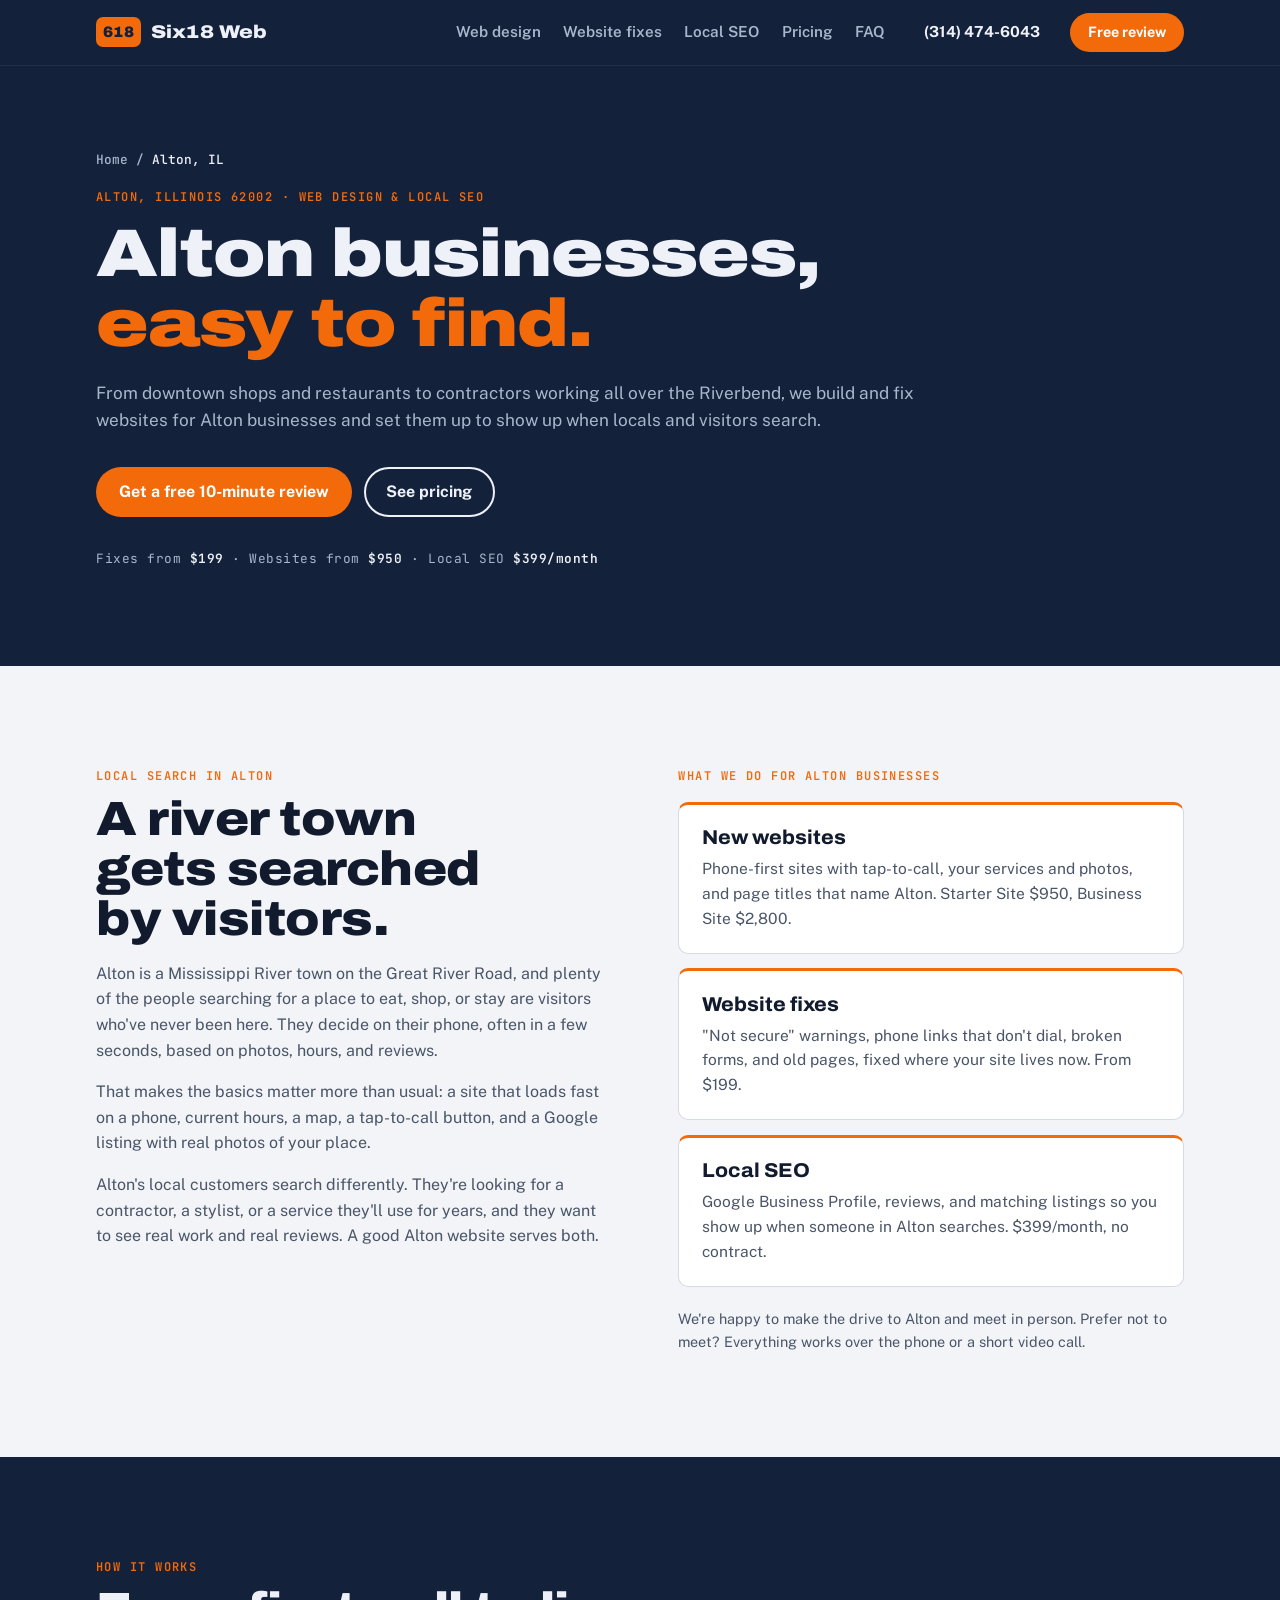
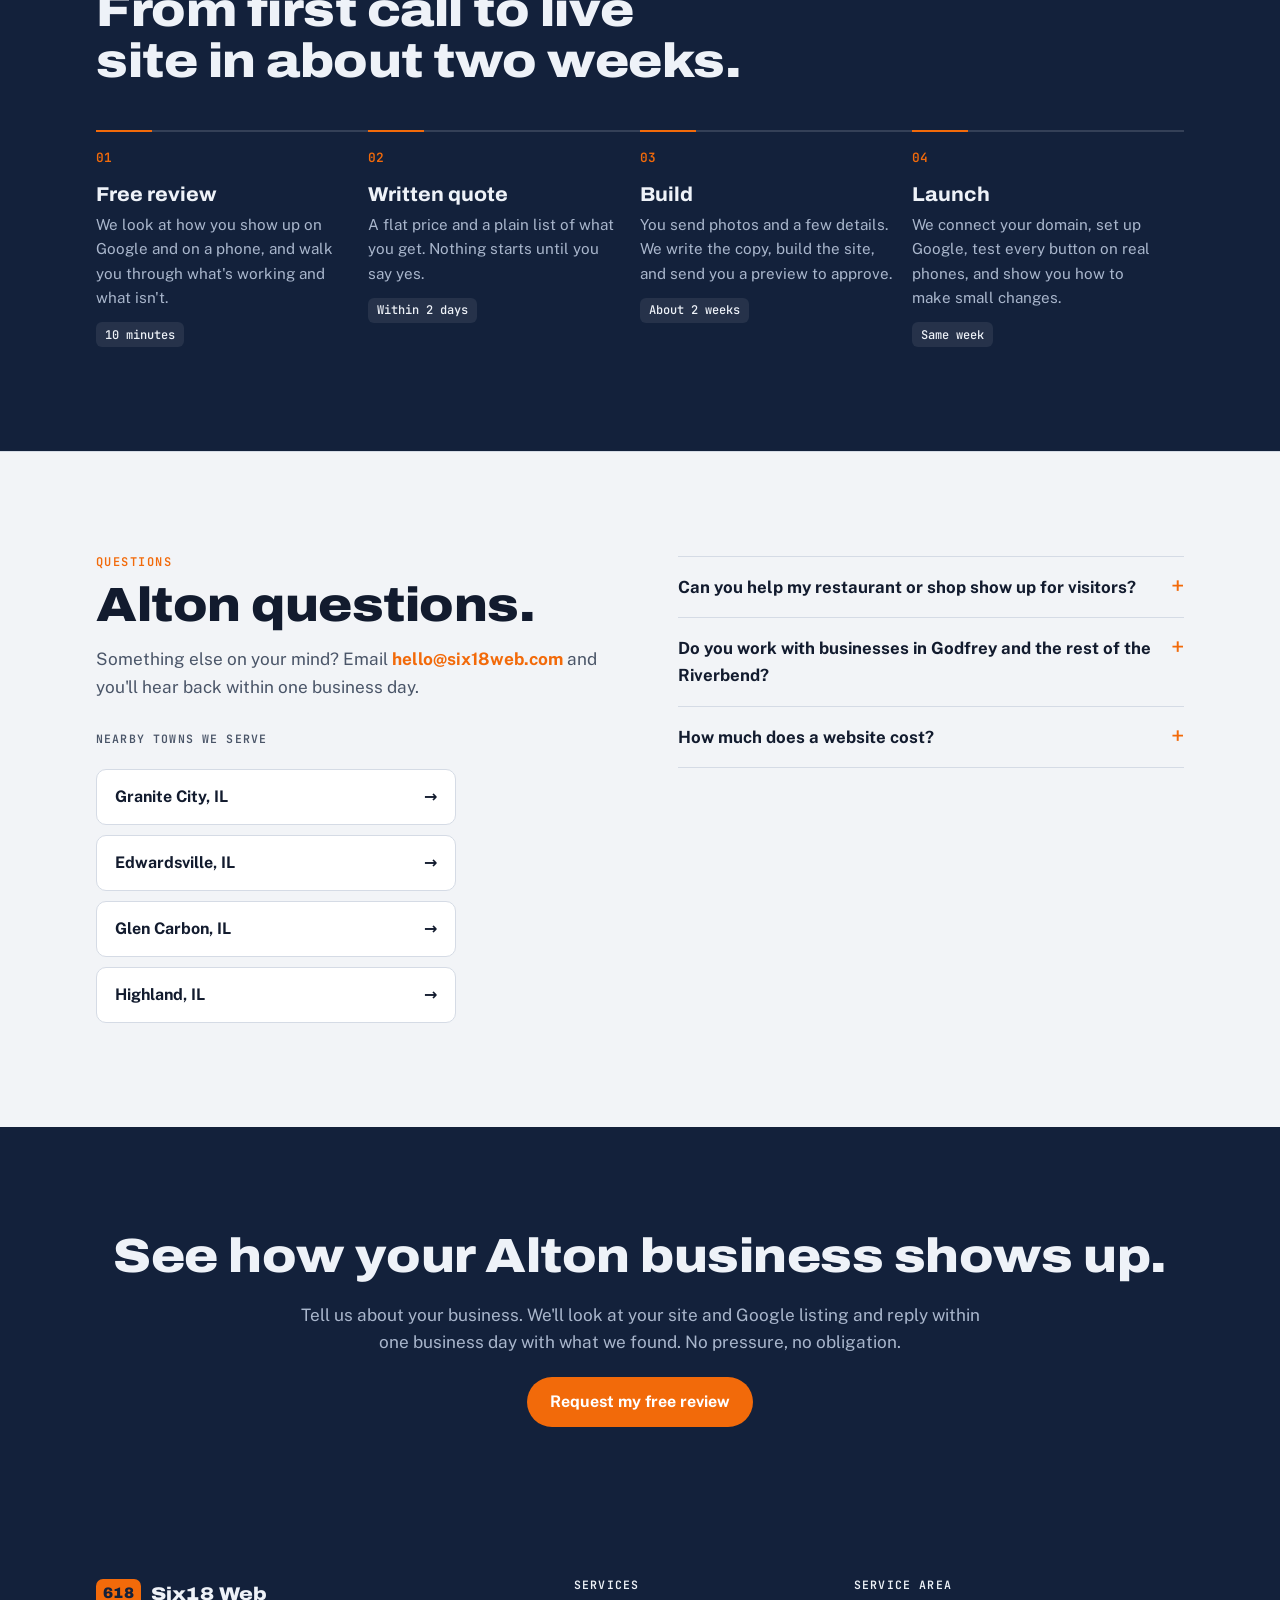
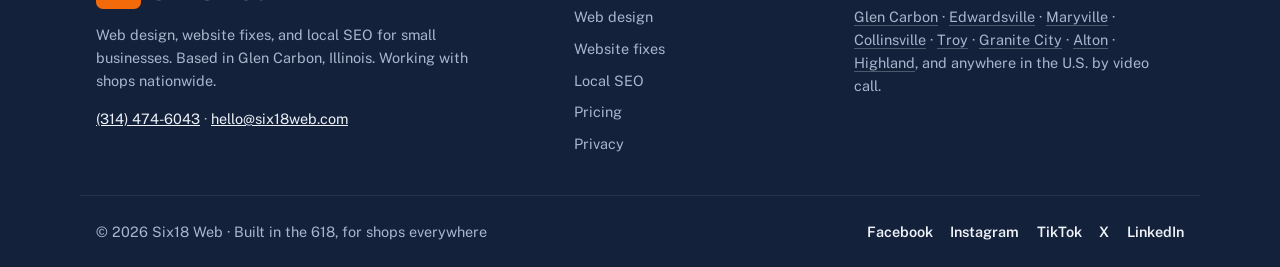
==== commit 38d27c92: "Base location is Glen Carbon: schema address, home title/H1, footer, service and town pages Co-Autho" ====
--- a/alton-il/index.html
+++ b/alton-il/index.html
@@ -26,7 +26,7 @@
 <meta name="format-detection" content="telephone=no">
 <link rel="icon" type="image/png" href="/favicon.png">
 <link rel="apple-touch-icon" href="/logo.png">
-<script type="application/ld+json">{"@context":"https://schema.org","@graph":[{"@type":"ProfessionalService","@id":"https://six18web.com/#business","name":"Six18 Web","alternateName":"Six18 Web Co.","url":"https://six18web.com/","email":"hello@six18web.com","telephone":"+1-314-474-6043","logo":"https://six18web.com/logo.png","image":"https://six18web.com/og-image.png","description":"Web design, website fixes, and local SEO for small businesses. Based in Edwardsville and Glen Carbon, Illinois, serving small businesses nationwide.","slogan":"Websites that make your phone ring.","priceRange":"$199–$2,800","address":{"@type":"PostalAddress","addressLocality":"Edwardsville","addressRegion":"IL","postalCode":"62025","addressCountry":"US"},"areaServed":[{"@type":"City","name":"Edwardsville, IL"},{"@type":"City","name":"Glen Carbon, IL"},{"@type":"City","name":"Maryville, IL"},{"@type":"City","name":"Collinsville, IL"},{"@type":"City","name":"Troy, IL"},{"@type":"City","name":"Granite City, IL"},{"@type":"City","name":"Alton, IL"},{"@type":"City","name":"Highland, IL"},{"@type":"Country","name":"United States"}],"knowsAbout":["Web design","Website repair","Local SEO","Google Business Profile","Website accessibility (WCAG 2.1 AA)","Mobile-friendly websites"],"sameAs":["https://www.facebook.com/six18web","https://www.instagram.com/six18web","https://www.tiktok.com/@six18.web","https://x.com/six18web","https://www.linkedin.com/company/six18web"],"hasOfferCatalog":{"@type":"OfferCatalog","name":"Six18 Web services","itemListElement":[{"@type":"Offer","name":"Site Fix-It","price":"199","priceCurrency":"USD","description":"Fixes for an existing website, starting at $199.","url":"https://six18web.com/website-repair/"},{"@type":"Offer","name":"Starter Site","price":"950","priceCurrency":"USD","description":"One-page, phone-first website with Google Business Profile setup.","url":"https://six18web.com/web-design/"},{"@type":"Offer","name":"Business Site","price":"2800","priceCurrency":"USD","description":"Up to 6 pages, quote or booking form, town pages, and local SEO setup.","url":"https://six18web.com/web-design/"},{"@type":"Offer","name":"Care Plan","price":"89","priceCurrency":"USD","description":"Hosting, updates, backups, and up to 1 hour of edits a month.","priceSpecification":{"@type":"UnitPriceSpecification","price":"89","priceCurrency":"USD","unitText":"MONTH"},"url":"https://six18web.com/#pricing"},{"@type":"Offer","name":"Local Search","price":"399","priceCurrency":"USD","description":"Monthly Google Business Profile, reviews, listings, and reporting.","priceSpecification":{"@type":"UnitPriceSpecification","price":"399","priceCurrency":"USD","unitText":"MONTH"},"url":"https://six18web.com/local-seo/"}]}},{"@type":"WebSite","@id":"https://six18web.com/#website","url":"https://six18web.com/","name":"Six18 Web","publisher":{"@id":"https://six18web.com/#business"}},{"@type":"WebPage","@id":"https://six18web.com/alton-il/","url":"https://six18web.com/alton-il/","name":"Alton, IL Web Design & Local SEO | Six18 Web","description":"Web design, website fixes, and local SEO for Alton, IL businesses, from downtown shops to river-town restaurants. Flat prices and a free site review.","isPartOf":{"@id":"https://six18web.com/#website"},"breadcrumb":{"@id":"https://six18web.com/alton-il/#breadcrumb"},"about":{"@id":"https://six18web.com/alton-il/#service"}},{"@type":"Service","@id":"https://six18web.com/alton-il/#service","name":"Web design and local SEO in Alton, IL","serviceType":"Web design, website repair, and local SEO","provider":{"@id":"https://six18web.com/#business"},"areaServed":{"@type":"City","name":"Alton, IL"},"description":"Web design, website fixes, and local SEO for Alton, IL businesses, from downtown shops to river-town restaurants. Flat prices and a free site review."},{"@type":"BreadcrumbList","@id":"https://six18web.com/alton-il/#breadcrumb","itemListElement":[{"@type":"ListItem","position":1,"name":"Home","item":"https://six18web.com/"},{"@type":"ListItem","position":2,"name":"Alton, IL","item":"https://six18web.com/alton-il/"}]},{"@type":"FAQPage","@id":"https://six18web.com/alton-il/#faq","mainEntity":[{"@type":"Question","name":"Can you help my restaurant or shop show up for visitors?","acceptedAnswer":{"@type":"Answer","text":"Yes. For visitor searches, your Google Business Profile does the heavy lifting: accurate hours, good photos, the right categories, and reviews. Your website backs it up with menus, details, and directions. See Local SEO."}},{"@type":"Question","name":"Do you work with businesses in Godfrey and the rest of the Riverbend?","acceptedAnswer":{"@type":"Answer","text":"Yes. We'll set up your site and Google listing to name every town you serve."}},{"@type":"Question","name":"How much does a website cost?","acceptedAnswer":{"@type":"Answer","text":"A Starter Site is $950 and a Business Site is $2,800, both flat prices with a written quote before any work starts."}}]}]}</script>
+<script type="application/ld+json">{"@context":"https://schema.org","@graph":[{"@type":"ProfessionalService","@id":"https://six18web.com/#business","name":"Six18 Web","alternateName":"Six18 Web Co.","url":"https://six18web.com/","email":"hello@six18web.com","telephone":"+1-314-474-6043","logo":"https://six18web.com/logo.png","image":"https://six18web.com/og-image.png","description":"Web design, website fixes, and local SEO for small businesses. Based in Glen Carbon, Illinois, serving small businesses nationwide.","slogan":"Websites that make your phone ring.","priceRange":"$199–$2,800","address":{"@type":"PostalAddress","addressLocality":"Glen Carbon","addressRegion":"IL","postalCode":"62034","addressCountry":"US"},"areaServed":[{"@type":"City","name":"Glen Carbon, IL"},{"@type":"City","name":"Edwardsville, IL"},{"@type":"City","name":"Maryville, IL"},{"@type":"City","name":"Collinsville, IL"},{"@type":"City","name":"Troy, IL"},{"@type":"City","name":"Granite City, IL"},{"@type":"City","name":"Alton, IL"},{"@type":"City","name":"Highland, IL"},{"@type":"Country","name":"United States"}],"knowsAbout":["Web design","Website repair","Local SEO","Google Business Profile","Website accessibility (WCAG 2.1 AA)","Mobile-friendly websites"],"sameAs":["https://www.facebook.com/six18web","https://www.instagram.com/six18web","https://www.tiktok.com/@six18.web","https://x.com/six18web","https://www.linkedin.com/company/six18web"],"hasOfferCatalog":{"@type":"OfferCatalog","name":"Six18 Web services","itemListElement":[{"@type":"Offer","name":"Site Fix-It","price":"199","priceCurrency":"USD","description":"Fixes for an existing website, starting at $199.","url":"https://six18web.com/website-repair/"},{"@type":"Offer","name":"Starter Site","price":"950","priceCurrency":"USD","description":"One-page, phone-first website with Google Business Profile setup.","url":"https://six18web.com/web-design/"},{"@type":"Offer","name":"Business Site","price":"2800","priceCurrency":"USD","description":"Up to 6 pages, quote or booking form, town pages, and local SEO setup.","url":"https://six18web.com/web-design/"},{"@type":"Offer","name":"Care Plan","price":"89","priceCurrency":"USD","description":"Hosting, updates, backups, and up to 1 hour of edits a month.","priceSpecification":{"@type":"UnitPriceSpecification","price":"89","priceCurrency":"USD","unitText":"MONTH"},"url":"https://six18web.com/#pricing"},{"@type":"Offer","name":"Local Search","price":"399","priceCurrency":"USD","description":"Monthly Google Business Profile, reviews, listings, and reporting.","priceSpecification":{"@type":"UnitPriceSpecification","price":"399","priceCurrency":"USD","unitText":"MONTH"},"url":"https://six18web.com/local-seo/"}]}},{"@type":"WebSite","@id":"https://six18web.com/#website","url":"https://six18web.com/","name":"Six18 Web","publisher":{"@id":"https://six18web.com/#business"}},{"@type":"WebPage","@id":"https://six18web.com/alton-il/","url":"https://six18web.com/alton-il/","name":"Alton, IL Web Design & Local SEO | Six18 Web","description":"Web design, website fixes, and local SEO for Alton, IL businesses, from downtown shops to river-town restaurants. Flat prices and a free site review.","isPartOf":{"@id":"https://six18web.com/#website"},"breadcrumb":{"@id":"https://six18web.com/alton-il/#breadcrumb"},"about":{"@id":"https://six18web.com/alton-il/#service"}},{"@type":"Service","@id":"https://six18web.com/alton-il/#service","name":"Web design and local SEO in Alton, IL","serviceType":"Web design, website repair, and local SEO","provider":{"@id":"https://six18web.com/#business"},"areaServed":{"@type":"City","name":"Alton, IL"},"description":"Web design, website fixes, and local SEO for Alton, IL businesses, from downtown shops to river-town restaurants. Flat prices and a free site review."},{"@type":"BreadcrumbList","@id":"https://six18web.com/alton-il/#breadcrumb","itemListElement":[{"@type":"ListItem","position":1,"name":"Home","item":"https://six18web.com/"},{"@type":"ListItem","position":2,"name":"Alton, IL","item":"https://six18web.com/alton-il/"}]},{"@type":"FAQPage","@id":"https://six18web.com/alton-il/#faq","mainEntity":[{"@type":"Question","name":"Can you help my restaurant or shop show up for visitors?","acceptedAnswer":{"@type":"Answer","text":"Yes. For visitor searches, your Google Business Profile does the heavy lifting: accurate hours, good photos, the right categories, and reviews. Your website backs it up with menus, details, and directions. See Local SEO."}},{"@type":"Question","name":"Do you work with businesses in Godfrey and the rest of the Riverbend?","acceptedAnswer":{"@type":"Answer","text":"Yes. We'll set up your site and Google listing to name every town you serve."}},{"@type":"Question","name":"How much does a website cost?","acceptedAnswer":{"@type":"Answer","text":"A Starter Site is $950 and a Business Site is $2,800, both flat prices with a written quote before any work starts."}}]}]}</script>
 <link rel="preconnect" href="https://fonts.googleapis.com">
 <link rel="preconnect" href="https://fonts.gstatic.com" crossorigin>
 <link rel="stylesheet" href="https://fonts.googleapis.com/css2?family=Archivo:wdth,wght@62..125,400..900&family=Public+Sans:ital,wght@0,400;0,500;0,600;0,700;1,400&family=JetBrains+Mono:wght@400;600&display=swap">
@@ -116,11 +116,11 @@
   <div class="wrap foot-grid">
     <div class="foot-brand">
       <a class="logo" href="/"><span class="logo-mark" aria-hidden="true">618</span><span>Six18 Web</span></a>
-      <p>Web design, website fixes, and local SEO for small businesses. Based in Edwardsville &amp; Glen Carbon, Illinois. Working with shops nationwide.</p>
+      <p>Web design, website fixes, and local SEO for small businesses. Based in Glen Carbon, Illinois. Working with shops nationwide.</p>
       <p><a href="tel:+13144746043">(314) 474-6043</a> · <a href="mailto:hello@six18web.com">hello@six18web.com</a></p>
     </div>
     <nav aria-label="Services"><p class="foot-h">Services</p><ul><li><a href="/web-design/">Web design</a></li><li><a href="/website-repair/">Website fixes</a></li><li><a href="/local-seo/">Local SEO</a></li><li><a href="/#pricing">Pricing</a></li><li><a href="/privacy/">Privacy</a></li></ul></nav>
-    <div><p class="foot-h">Service area</p><p class="foot-towns"><a href="/edwardsville-il/">Edwardsville</a> · <a href="/glen-carbon-il/">Glen Carbon</a> · <a href="/maryville-il/">Maryville</a> · <a href="/collinsville-il/">Collinsville</a> · <a href="/troy-il/">Troy</a> · <a href="/granite-city-il/">Granite City</a> · <a href="/alton-il/">Alton</a> · <a href="/highland-il/">Highland</a>, and anywhere in the U.S. by video call.</p></div>
+    <div><p class="foot-h">Service area</p><p class="foot-towns"><a href="/glen-carbon-il/">Glen Carbon</a> · <a href="/edwardsville-il/">Edwardsville</a> · <a href="/maryville-il/">Maryville</a> · <a href="/collinsville-il/">Collinsville</a> · <a href="/troy-il/">Troy</a> · <a href="/granite-city-il/">Granite City</a> · <a href="/alton-il/">Alton</a> · <a href="/highland-il/">Highland</a>, and anywhere in the U.S. by video call.</p></div>
   </div>
   <div class="wrap foot-bottom">
     <span>© <span id="yr">2026</span> Six18 Web · Built in the 618, for shops everywhere</span>
